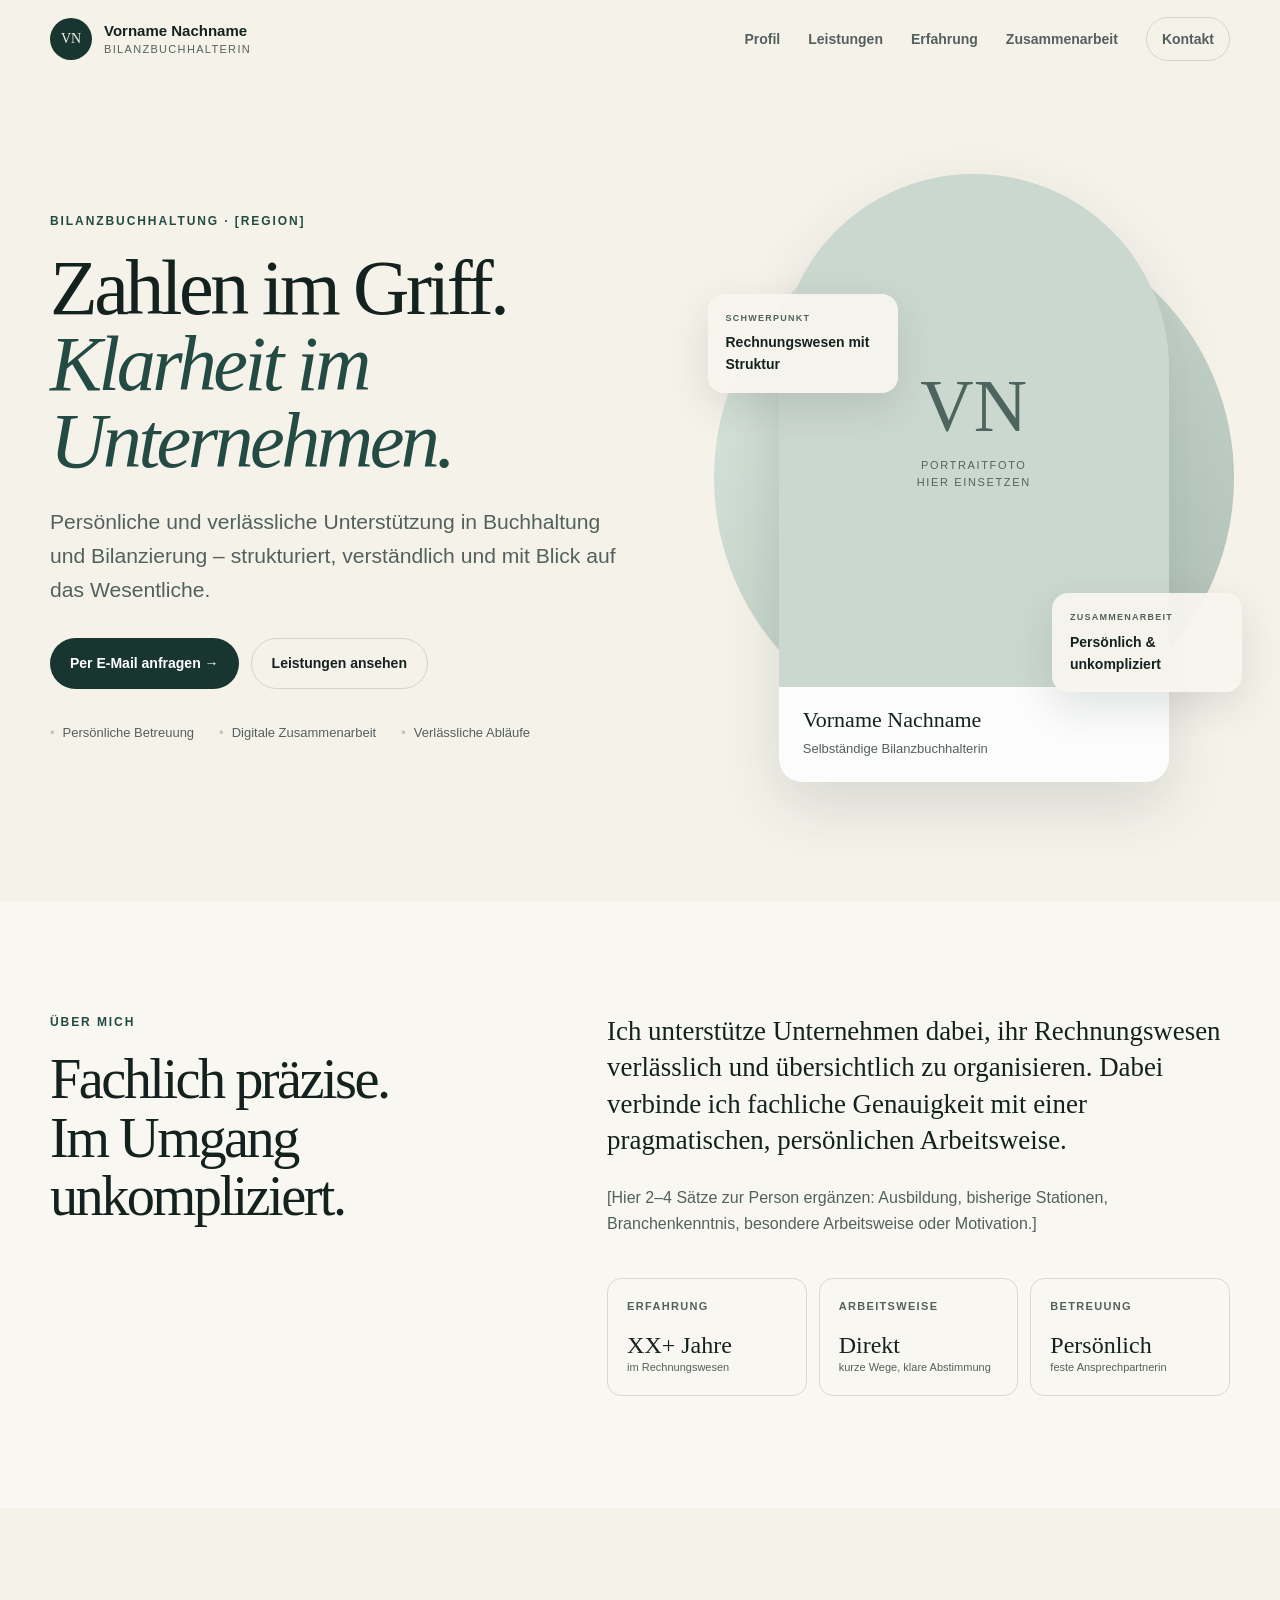
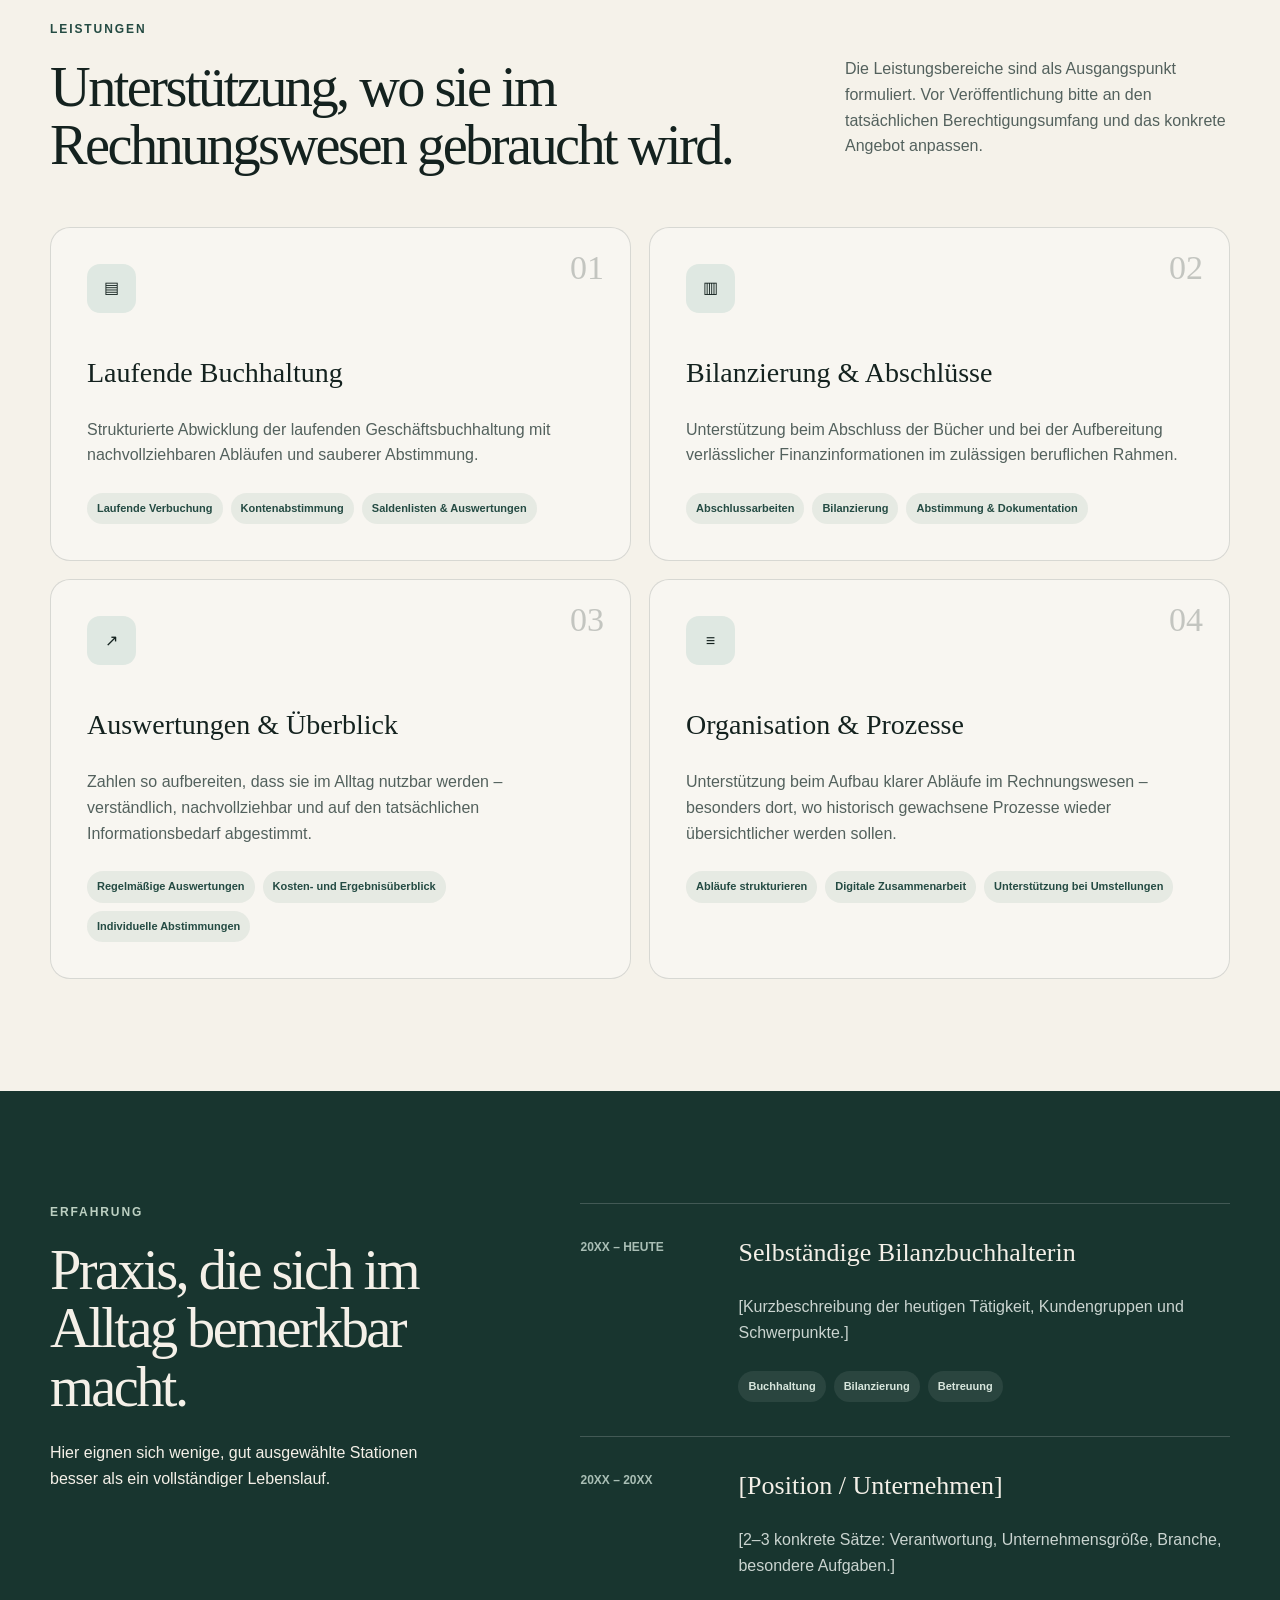
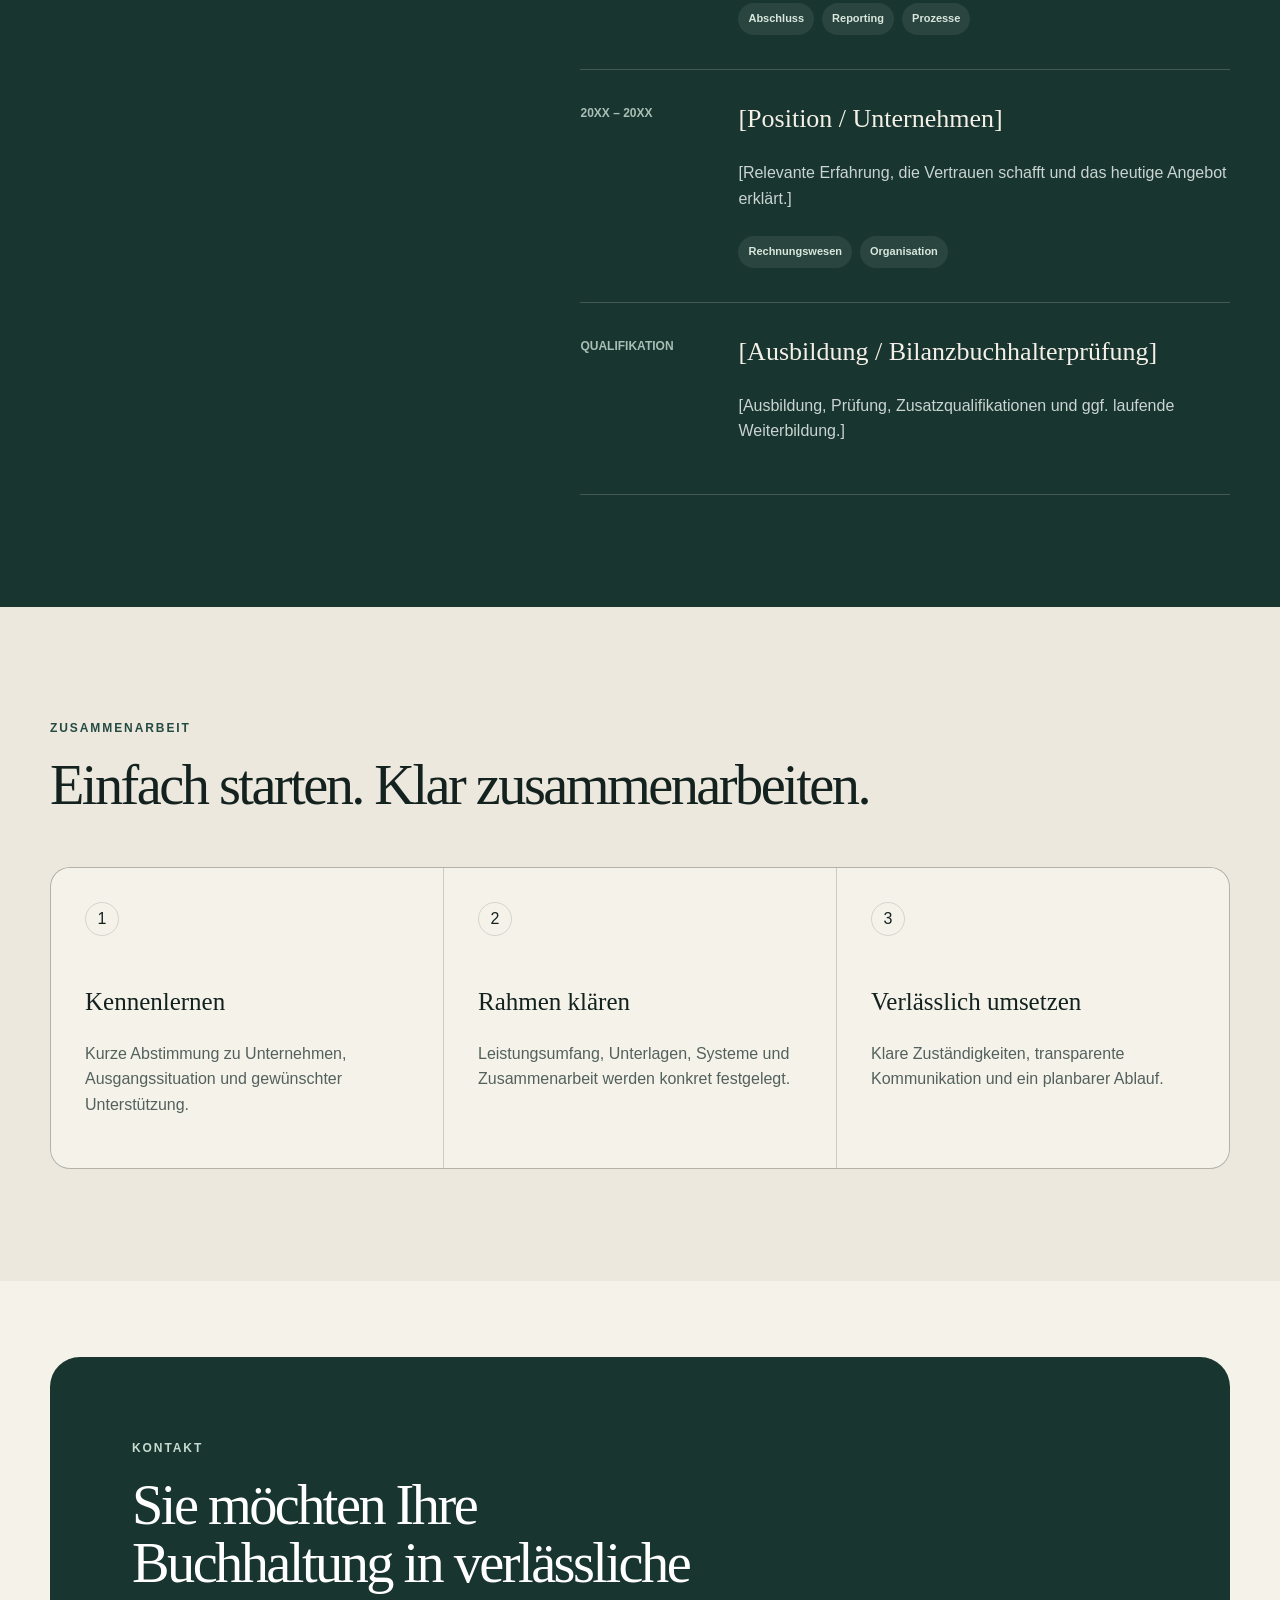
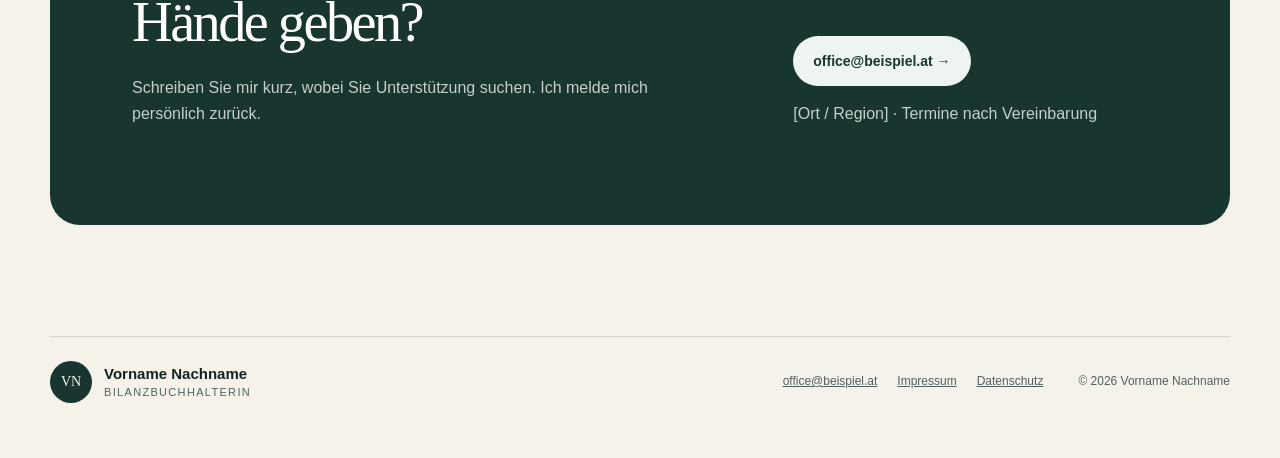
==== index.html @ 6acd0f18 "Add website pages" ====
<!doctype html>
<html lang="de"><head><meta charset="utf-8"><meta name="viewport" content="width=device-width,initial-scale=1">
<title>Vorname Nachname | Bilanzbuchhalterin</title><meta name="description" content="Bilanzbuchhaltung mit persönlicher Betreuung, klaren Abläufen und verlässlicher Zusammenarbeit."><meta name="theme-color" content="#18352f">
<link rel="icon" href="favicon.svg" type="image/svg+xml"><link rel="stylesheet" href="styles.css"><script src="script.js" defer></script></head>
<body><a class="skip-link" href="#main">Zum Inhalt springen</a>
<header class="site-header" id="top"><div class="shell nav-wrap"><a class="brand" href="#top"><span class="brand-mark">VN</span><span class="brand-text"><strong>Vorname Nachname</strong><small>Bilanzbuchhalterin</small></span></a>
<button class="menu-toggle" type="button" aria-expanded="false" aria-controls="main-nav"><span class="sr-only">Navigation öffnen</span><span></span><span></span></button>
<nav class="main-nav" id="main-nav"><a href="#profil">Profil</a><a href="#leistungen">Leistungen</a><a href="#erfahrung">Erfahrung</a><a href="#zusammenarbeit">Zusammenarbeit</a><a class="nav-cta" href="#kontakt">Kontakt</a></nav></div></header>
<main id="main">
<section class="hero section"><div class="shell hero-grid"><div class="hero-copy reveal"><p class="eyebrow">Bilanzbuchhaltung · [Region]</p><h1>Zahlen im Griff.<br><span>Klarheit im Unternehmen.</span></h1><p class="hero-lead">Persönliche und verlässliche Unterstützung in Buchhaltung und Bilanzierung – strukturiert, verständlich und mit Blick auf das Wesentliche.</p><div class="hero-actions"><a class="button button-primary" href="mailto:office@beispiel.at?subject=Anfrage%20über%20die%20Website">Per E-Mail anfragen →</a><a class="button button-ghost" href="#leistungen">Leistungen ansehen</a></div><ul class="trust-list"><li>Persönliche Betreuung</li><li>Digitale Zusammenarbeit</li><li>Verlässliche Abläufe</li></ul></div>
<div class="hero-visual reveal"><div class="portrait-card"><div class="portrait-placeholder"><span>VN</span><small>Portraitfoto<br>hier einsetzen</small></div><div class="portrait-caption"><p>Vorname Nachname</p><span>Selbständige Bilanzbuchhalterin</span></div></div><div class="floating-note note-one"><span class="note-kicker">Schwerpunkt</span><strong>Rechnungswesen mit Struktur</strong></div><div class="floating-note note-two"><span class="note-kicker">Zusammenarbeit</span><strong>Persönlich &amp; unkompliziert</strong></div></div></div></section>
<section class="section profile-section" id="profil"><div class="shell two-column"><div class="section-heading reveal"><p class="eyebrow">Über mich</p><h2>Fachlich präzise.<br>Im Umgang unkompliziert.</h2></div><div class="profile-copy reveal"><p class="lead">Ich unterstütze Unternehmen dabei, ihr Rechnungswesen verlässlich und übersichtlich zu organisieren. Dabei verbinde ich fachliche Genauigkeit mit einer pragmatischen, persönlichen Arbeitsweise.</p><p>[Hier 2–4 Sätze zur Person ergänzen: Ausbildung, bisherige Stationen, Branchenkenntnis, besondere Arbeitsweise oder Motivation.]</p><div class="facts-grid"><div class="fact"><span>Erfahrung</span><strong>XX+ Jahre</strong><small>im Rechnungswesen</small></div><div class="fact"><span>Arbeitsweise</span><strong>Direkt</strong><small>kurze Wege, klare Abstimmung</small></div><div class="fact"><span>Betreuung</span><strong>Persönlich</strong><small>feste Ansprechpartnerin</small></div></div></div></div></section>
<section class="section services-section" id="leistungen"><div class="shell"><div class="section-intro reveal"><div><p class="eyebrow">Leistungen</p><h2>Unterstützung, wo sie im Rechnungswesen gebraucht wird.</h2></div><p>Die Leistungsbereiche sind als Ausgangspunkt formuliert. Vor Veröffentlichung bitte an den tatsächlichen Berechtigungsumfang und das konkrete Angebot anpassen.</p></div><div class="services-grid">
<article class="service-card reveal"><div class="service-number">01</div><div class="service-icon">▤</div><h3>Laufende Buchhaltung</h3><p>Strukturierte Abwicklung der laufenden Geschäftsbuchhaltung mit nachvollziehbaren Abläufen und sauberer Abstimmung.</p><ul><li>Laufende Verbuchung</li><li>Kontenabstimmung</li><li>Saldenlisten &amp; Auswertungen</li></ul></article>
<article class="service-card reveal"><div class="service-number">02</div><div class="service-icon">▥</div><h3>Bilanzierung &amp; Abschlüsse</h3><p>Unterstützung beim Abschluss der Bücher und bei der Aufbereitung verlässlicher Finanzinformationen im zulässigen beruflichen Rahmen.</p><ul><li>Abschlussarbeiten</li><li>Bilanzierung</li><li>Abstimmung &amp; Dokumentation</li></ul></article>
<article class="service-card reveal"><div class="service-number">03</div><div class="service-icon">↗</div><h3>Auswertungen &amp; Überblick</h3><p>Zahlen so aufbereiten, dass sie im Alltag nutzbar werden – verständlich, nachvollziehbar und auf den tatsächlichen Informationsbedarf abgestimmt.</p><ul><li>Regelmäßige Auswertungen</li><li>Kosten- und Ergebnisüberblick</li><li>Individuelle Abstimmungen</li></ul></article>
<article class="service-card reveal"><div class="service-number">04</div><div class="service-icon">≡</div><h3>Organisation &amp; Prozesse</h3><p>Unterstützung beim Aufbau klarer Abläufe im Rechnungswesen – besonders dort, wo historisch gewachsene Prozesse wieder übersichtlicher werden sollen.</p><ul><li>Abläufe strukturieren</li><li>Digitale Zusammenarbeit</li><li>Unterstützung bei Umstellungen</li></ul></article></div></div></section>
<section class="section experience-section" id="erfahrung"><div class="shell experience-grid"><div class="section-heading sticky-heading reveal"><p class="eyebrow">Erfahrung</p><h2>Praxis, die sich im Alltag bemerkbar macht.</h2><p>Hier eignen sich wenige, gut ausgewählte Stationen besser als ein vollständiger Lebenslauf.</p></div><div class="timeline">
<article class="timeline-item reveal"><div class="timeline-meta">20XX – heute</div><div class="timeline-body"><h3>Selbständige Bilanzbuchhalterin</h3><p>[Kurzbeschreibung der heutigen Tätigkeit, Kundengruppen und Schwerpunkte.]</p><div class="tag-row"><span>Buchhaltung</span><span>Bilanzierung</span><span>Betreuung</span></div></div></article>
<article class="timeline-item reveal"><div class="timeline-meta">20XX – 20XX</div><div class="timeline-body"><h3>[Position / Unternehmen]</h3><p>[2–3 konkrete Sätze: Verantwortung, Unternehmensgröße, Branche, besondere Aufgaben.]</p><div class="tag-row"><span>Abschluss</span><span>Reporting</span><span>Prozesse</span></div></div></article>
<article class="timeline-item reveal"><div class="timeline-meta">20XX – 20XX</div><div class="timeline-body"><h3>[Position / Unternehmen]</h3><p>[Relevante Erfahrung, die Vertrauen schafft und das heutige Angebot erklärt.]</p><div class="tag-row"><span>Rechnungswesen</span><span>Organisation</span></div></div></article>
<article class="timeline-item reveal"><div class="timeline-meta">Qualifikation</div><div class="timeline-body"><h3>[Ausbildung / Bilanzbuchhalterprüfung]</h3><p>[Ausbildung, Prüfung, Zusatzqualifikationen und ggf. laufende Weiterbildung.]</p></div></article></div></div></section>
<section class="section process-section" id="zusammenarbeit"><div class="shell"><div class="section-intro compact reveal"><div><p class="eyebrow">Zusammenarbeit</p><h2>Einfach starten. Klar zusammenarbeiten.</h2></div></div><div class="process-grid"><article class="process-step reveal"><span>1</span><h3>Kennenlernen</h3><p>Kurze Abstimmung zu Unternehmen, Ausgangssituation und gewünschter Unterstützung.</p></article><article class="process-step reveal"><span>2</span><h3>Rahmen klären</h3><p>Leistungsumfang, Unterlagen, Systeme und Zusammenarbeit werden konkret festgelegt.</p></article><article class="process-step reveal"><span>3</span><h3>Verlässlich umsetzen</h3><p>Klare Zuständigkeiten, transparente Kommunikation und ein planbarer Ablauf.</p></article></div></div></section>
<section class="section contact-section" id="kontakt"><div class="shell"><div class="contact-card reveal"><div><p class="eyebrow light">Kontakt</p><h2>Sie möchten Ihre Buchhaltung in verlässliche Hände geben?</h2><p>Schreiben Sie mir kurz, wobei Sie Unterstützung suchen. Ich melde mich persönlich zurück.</p></div><div class="contact-actions"><a class="button button-light" href="mailto:office@beispiel.at?subject=Anfrage%20über%20die%20Website">office@beispiel.at →</a><p>[Ort / Region] · Termine nach Vereinbarung</p></div></div></div></section>
</main><footer class="site-footer"><div class="shell footer-grid"><a class="brand footer-brand" href="#top"><span class="brand-mark">VN</span><span class="brand-text"><strong>Vorname Nachname</strong><small>Bilanzbuchhalterin</small></span></a><div class="footer-links"><a href="mailto:office@beispiel.at">office@beispiel.at</a><a href="impressum.html">Impressum</a><a href="datenschutz.html">Datenschutz</a></div><p class="copyright">© <span id="year"></span> Vorname Nachname</p></div></footer></body></html>
---- styles.css ----
:root{--ink:#14221f;--soft:#53615d;--forest:#18352f;--forest2:#244b43;--sage:#b7c8bd;--paper:#f5f2ea;--paper2:#ece8de;--line:rgba(20,34,31,.14);--shell:min(1180px,calc(100% - 40px))}
*{box-sizing:border-box}html{scroll-behavior:smooth;scroll-padding-top:92px}body{margin:0;font-family:Inter,ui-sans-serif,-apple-system,BlinkMacSystemFont,"Segoe UI",sans-serif;color:var(--ink);background:var(--paper);line-height:1.6;-webkit-font-smoothing:antialiased}a{color:inherit}.shell{width:var(--shell);margin:auto}.section{padding:112px 0}.skip-link{position:fixed;top:12px;left:12px;transform:translateY(-180%);background:var(--ink);color:#fff;padding:10px 14px;border-radius:8px;z-index:1000}.skip-link:focus{transform:none}.sr-only{position:absolute;width:1px;height:1px;overflow:hidden;clip:rect(0,0,0,0);white-space:nowrap}
.site-header{position:sticky;top:0;z-index:100;background:rgba(245,242,234,.92);backdrop-filter:blur(14px);border-bottom:1px solid transparent}.site-header.scrolled{border-color:var(--line);box-shadow:0 8px 35px rgba(20,34,31,.06)}.nav-wrap{min-height:78px;display:flex;align-items:center;justify-content:space-between;gap:24px}.brand{display:inline-flex;align-items:center;gap:12px;text-decoration:none}.brand-mark{width:42px;height:42px;display:grid;place-items:center;background:var(--forest);color:var(--paper);border-radius:50%;font:14px Georgia,serif}.brand-text{display:grid;line-height:1.15}.brand-text strong{font-size:15px}.brand-text small{margin-top:4px;color:var(--soft);font-size:11px;text-transform:uppercase;letter-spacing:.12em}.main-nav{display:flex;align-items:center;gap:28px}.main-nav a{text-decoration:none;font-size:14px;font-weight:650;color:var(--soft)}.main-nav a:hover{color:var(--ink)}.main-nav .nav-cta{padding:10px 15px;border:1px solid var(--line);border-radius:999px}.menu-toggle{display:none;width:44px;height:44px;border:0;background:transparent}.menu-toggle>span:not(.sr-only){display:block;width:22px;height:1.5px;background:var(--ink);margin:6px auto}
.eyebrow{margin:0 0 18px;color:var(--forest2);font-size:12px;font-weight:800;letter-spacing:.16em;text-transform:uppercase}.eyebrow.light{color:#c9dbd0}h1,h2{font-family:Georgia,"Times New Roman",serif;font-weight:500;letter-spacing:-.045em}h1,h2,h3,p{margin-top:0}h1{margin-bottom:26px;font-size:clamp(50px,6.1vw,86px);line-height:.98}h1 span{color:var(--forest2);font-style:italic}h2{margin-bottom:24px;font-size:clamp(39px,4.4vw,62px);line-height:1.04}h3{font-size:20px;line-height:1.25}
.hero{padding-top:88px;min-height:calc(100vh - 78px);display:grid;align-items:center;overflow:hidden}.hero-grid{display:grid;grid-template-columns:1.06fr .94fr;gap:7vw;align-items:center}.hero-lead{max-width:640px;margin-bottom:32px;color:var(--soft);font-size:clamp(18px,1.65vw,22px)}.hero-actions{display:flex;flex-wrap:wrap;gap:12px;margin-bottom:34px}.button{min-height:50px;display:inline-flex;align-items:center;justify-content:center;gap:11px;padding:13px 20px;border-radius:999px;text-decoration:none;font-size:14px;font-weight:750;transition:.2s}.button:hover{transform:translateY(-2px)}.button svg{width:17px;height:17px;fill:none;stroke:currentColor;stroke-width:1.8}.button-primary{color:#fff;background:var(--forest)}.button-ghost{border:1px solid var(--line)}.button-light{color:var(--forest);background:#eef4ef}.trust-list{display:flex;flex-wrap:wrap;gap:12px 25px;padding:0;margin:0;list-style:none;color:var(--soft);font-size:13px}.trust-list li:before{content:"•";margin-right:8px;color:var(--sage)}
.hero-visual{position:relative;min-height:590px;display:grid;place-items:center}.hero-visual:before{content:"";position:absolute;width:520px;height:520px;border-radius:50%;background:linear-gradient(135deg,#dce8df,#aebfb5)}.portrait-card{position:relative;width:min(390px,78%);z-index:2;border-radius:220px 220px 26px 26px;overflow:hidden;box-shadow:0 24px 60px rgba(19,44,38,.13);background:#d7dfda}.portrait-placeholder{aspect-ratio:.76;display:grid;place-content:center;text-align:center;background:#cbd8d0;color:rgba(24,53,47,.7)}.portrait-placeholder span{display:block;margin-bottom:14px;font:500 74px/1 Georgia,serif}.portrait-placeholder small{font-size:11px;text-transform:uppercase;letter-spacing:.15em}.portrait-caption{padding:20px 24px 22px;background:rgba(255,255,255,.9)}.portrait-caption p{margin-bottom:2px;font:22px Georgia,serif}.portrait-caption span{color:var(--soft);font-size:13px}.floating-note{position:absolute;z-index:3;width:190px;padding:17px 18px;background:rgba(247,245,239,.94);border-radius:16px;box-shadow:0 14px 40px rgba(26,45,40,.12)}.floating-note strong{display:block;font-size:14px}.note-kicker{display:block;margin-bottom:6px;color:var(--soft);font-size:9px;font-weight:800;text-transform:uppercase;letter-spacing:.14em}.note-one{left:-10px;top:120px}.note-two{right:-12px;bottom:90px}
.profile-section{background:rgba(255,255,255,.34)}.two-column{display:grid;grid-template-columns:.83fr 1.17fr;gap:9vw;align-items:start}.profile-copy .lead{font:clamp(23px,2.1vw,31px)/1.35 Georgia,serif}.profile-copy>p:not(.lead){color:var(--soft)}.facts-grid{display:grid;grid-template-columns:repeat(3,1fr);gap:12px;margin-top:42px}.fact{padding:19px;border:1px solid var(--line);border-radius:14px}.fact span,.fact small{display:block;color:var(--soft);font-size:11px}.fact span{margin-bottom:16px;text-transform:uppercase;letter-spacing:.12em;font-weight:800}.fact strong{display:block;font:24px Georgia,serif}
.section-intro{display:grid;grid-template-columns:1.3fr .7fr;gap:80px;align-items:end;margin-bottom:52px}.section-intro>p{color:var(--soft)}.section-intro h2{margin-bottom:0}.services-grid{display:grid;grid-template-columns:repeat(2,1fr);gap:18px}.service-card{position:relative;padding:36px;border:1px solid var(--line);border-radius:20px;background:rgba(255,255,255,.34)}.service-number{position:absolute;right:26px;top:21px;color:rgba(20,34,31,.23);font:34px Georgia,serif}.service-icon{width:49px;height:49px;display:grid;place-items:center;margin-bottom:44px;border-radius:13px;background:#dfe8e2}.service-icon svg{width:25px;height:25px;fill:none;stroke:var(--forest);stroke-width:1.4}.service-card h3{font:28px Georgia,serif}.service-card p{color:var(--soft)}.service-card ul,.tag-row{display:flex;flex-wrap:wrap;gap:8px;padding:0;margin:25px 0 0;list-style:none}.service-card li,.tag-row span{padding:7px 10px;border-radius:999px;background:rgba(183,200,189,.28);color:var(--forest2);font-size:11px;font-weight:750}
.experience-section{color:#f4f0e8;background:var(--forest)}.experience-section .eyebrow{color:#bcd0c2}.experience-grid{display:grid;grid-template-columns:.78fr 1.22fr;gap:9vw;align-items:start}.sticky-heading{position:sticky;top:125px}.timeline{border-top:1px solid rgba(255,255,255,.18)}.timeline-item{display:grid;grid-template-columns:130px 1fr;gap:28px;padding:34px 0;border-bottom:1px solid rgba(255,255,255,.18)}.timeline-meta{color:#a9beb5;font-size:12px;font-weight:750;text-transform:uppercase}.timeline-body h3{font:26px Georgia,serif}.timeline-body p{color:#cad4d0}.experience-section .tag-row span{color:#d8e6dd;background:rgba(255,255,255,.08)}
.process-section{background:var(--paper2)}.section-intro.compact{grid-template-columns:1fr}.process-grid{display:grid;grid-template-columns:repeat(3,1fr);gap:1px;background:var(--line);border:1px solid var(--line);border-radius:20px;overflow:hidden}.process-step{padding:34px;background:var(--paper)}.process-step>span{display:grid;place-items:center;width:34px;height:34px;margin-bottom:52px;border:1px solid var(--line);border-radius:50%}.process-step h3{font:25px Georgia,serif}.process-step p{color:var(--soft)}
.contact-section{padding:76px 0}.contact-card{display:grid;grid-template-columns:1.25fr .75fr;gap:70px;align-items:end;padding:clamp(40px,7vw,82px);border-radius:30px;color:#fff;background:var(--forest)}.contact-card>div:first-child>p:last-child,.contact-actions p{color:#c4d0cb}.contact-actions{display:grid;justify-items:start;gap:15px}.site-footer{padding:35px 0 55px}.footer-grid{display:grid;grid-template-columns:1fr auto auto;gap:35px;align-items:center;padding-top:24px;border-top:1px solid var(--line)}.footer-links{display:flex;gap:20px}.footer-links a,.copyright{color:var(--soft);font-size:12px}.copyright{margin:0}
.legal-main{min-height:70vh;padding:90px 0 120px}.legal-wrap{max-width:800px}.legal-wrap h2{margin-top:46px;font-size:30px}.legal-wrap p,.legal-wrap li{color:var(--soft)}.legal-note{margin:30px 0;padding:18px 20px;border:1px solid #c9b982;border-radius:12px;background:#fff8df;color:#564a25!important}.reveal{opacity:0;transform:translateY(20px);transition:.65s}.reveal.visible{opacity:1;transform:none}
@media(max-width:900px){:root{--shell:min(100% - 30px,760px)}.section{padding:88px 0}.menu-toggle{display:block}.main-nav{position:absolute;top:69px;left:15px;right:15px;display:grid;gap:0;padding:10px;border:1px solid var(--line);border-radius:16px;background:#f7f4ed;box-shadow:0 24px 60px rgba(19,44,38,.13);opacity:0;visibility:hidden}.main-nav.open{opacity:1;visibility:visible}.main-nav a,.main-nav .nav-cta{padding:13px 12px;border:0}.hero-grid,.two-column,.experience-grid,.contact-card{grid-template-columns:1fr}.hero{min-height:auto}.hero-visual{min-height:520px}.section-intro{grid-template-columns:1fr;gap:18px}.services-grid{grid-template-columns:1fr}.sticky-heading{position:static}.footer-grid{grid-template-columns:1fr}}
@media(max-width:650px){:root{--shell:min(100% - 24px,570px)}.section{padding:72px 0}h1{font-size:clamp(44px,14vw,64px)}.hero-actions{display:grid}.button{width:100%}.facts-grid,.process-grid{grid-template-columns:1fr}.hero-visual{min-height:455px}.hero-visual:before{width:390px;height:390px}.floating-note{width:155px}.timeline-item{grid-template-columns:1fr;gap:10px}.contact-card{padding:34px 24px}.footer-links{flex-wrap:wrap}}
@media(prefers-reduced-motion:reduce){html{scroll-behavior:auto}.reveal{opacity:1;transform:none}}
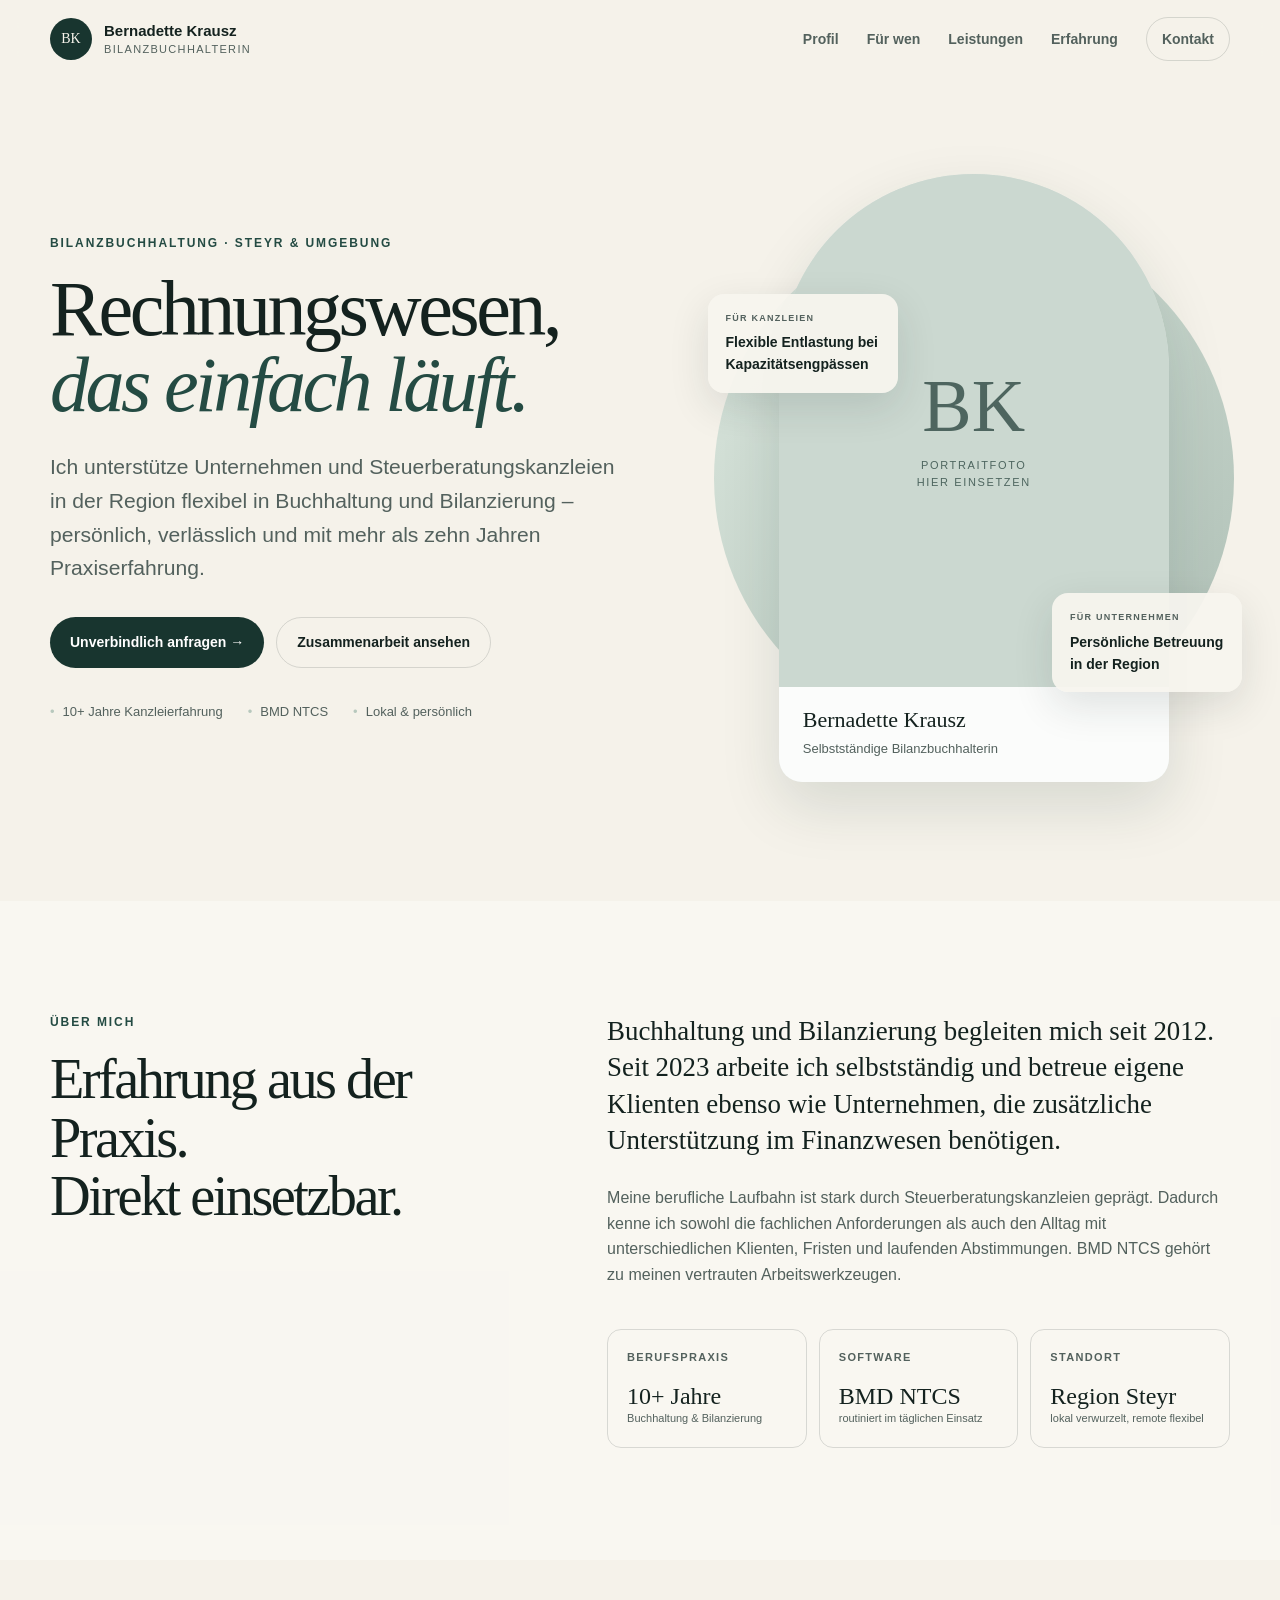
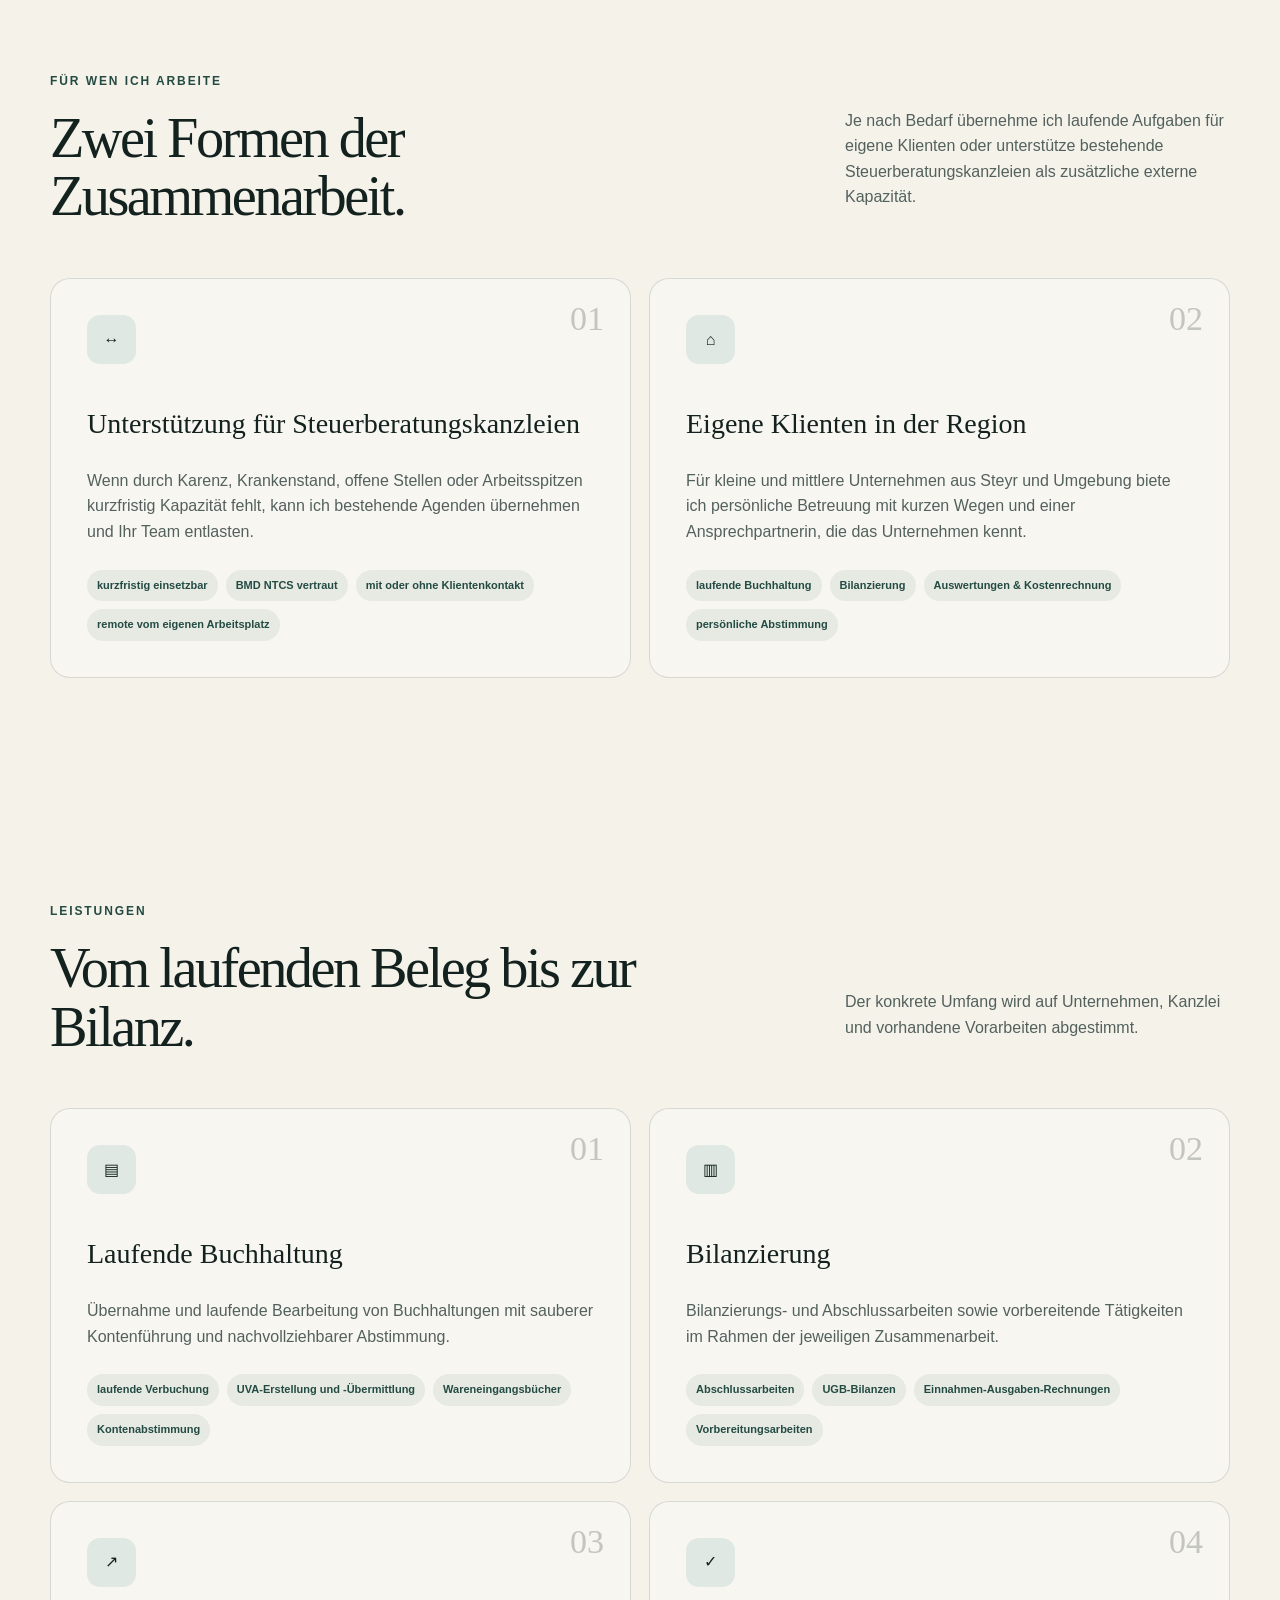
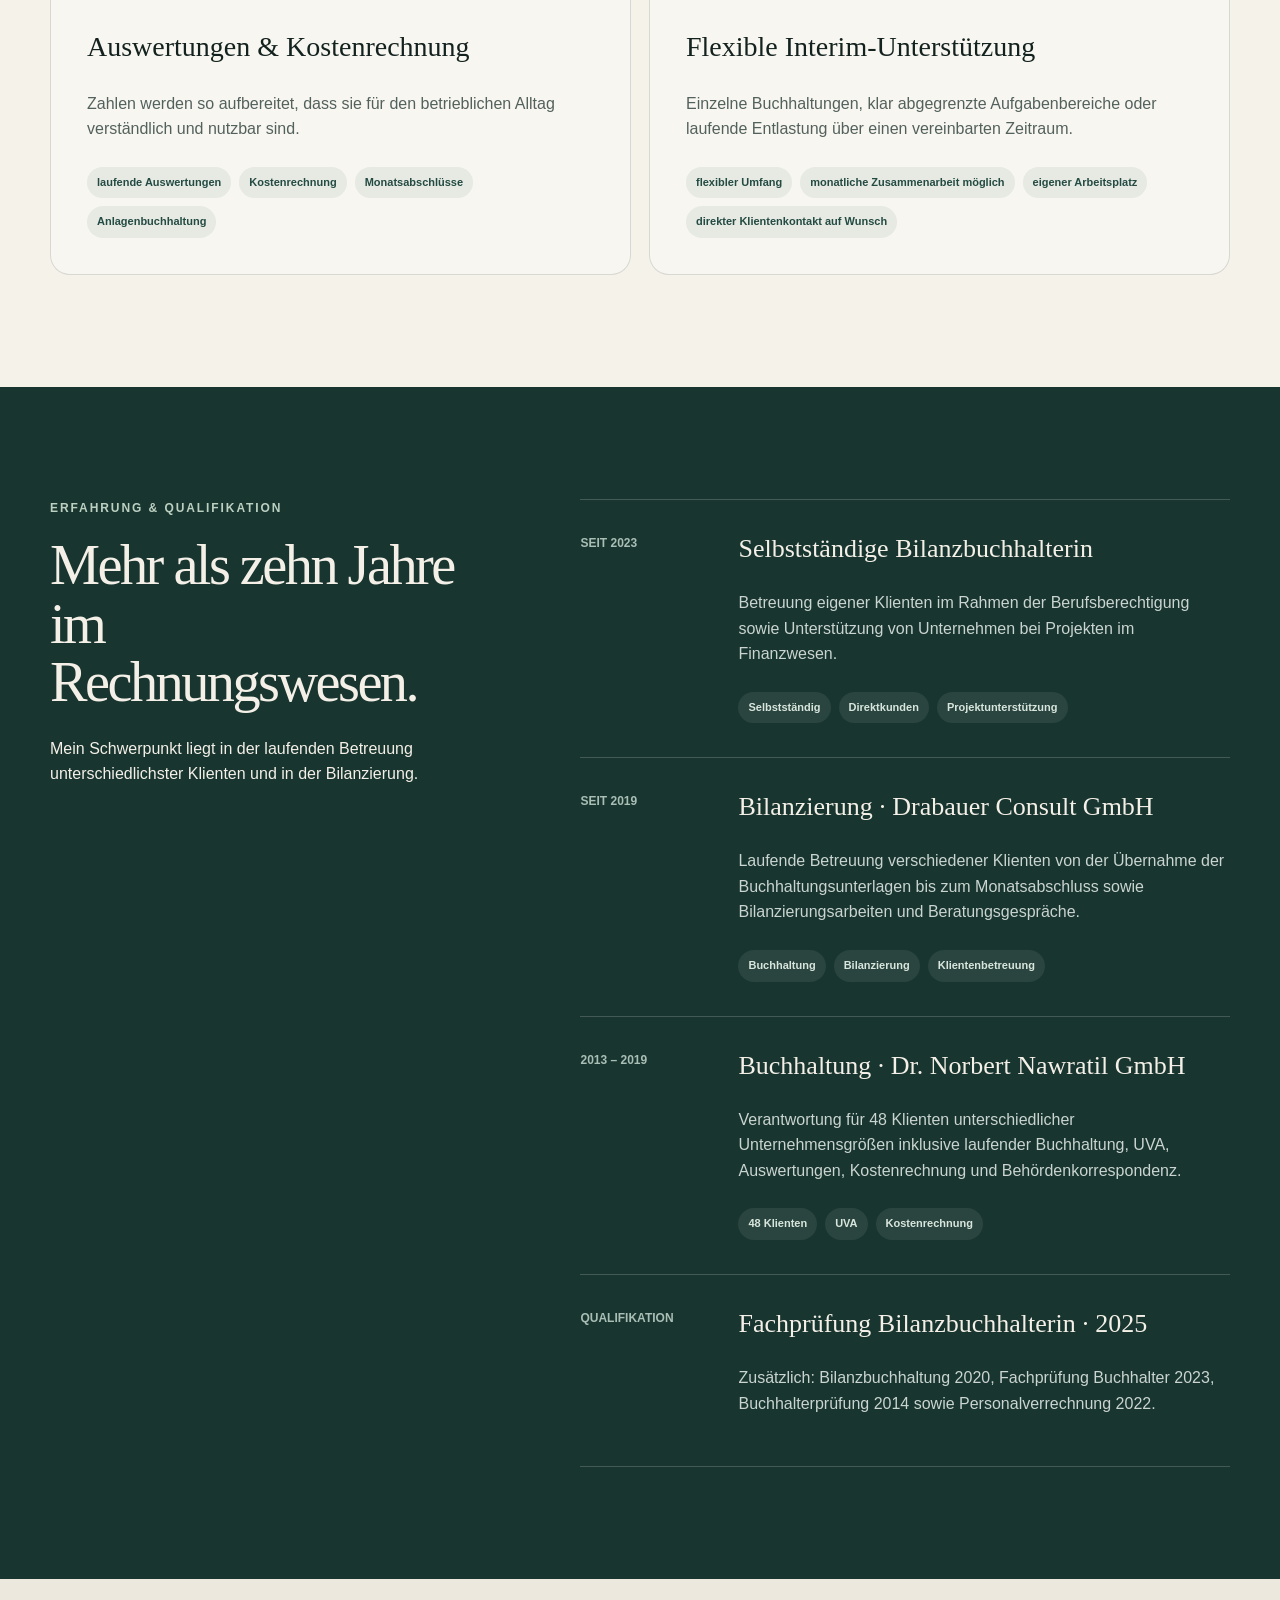
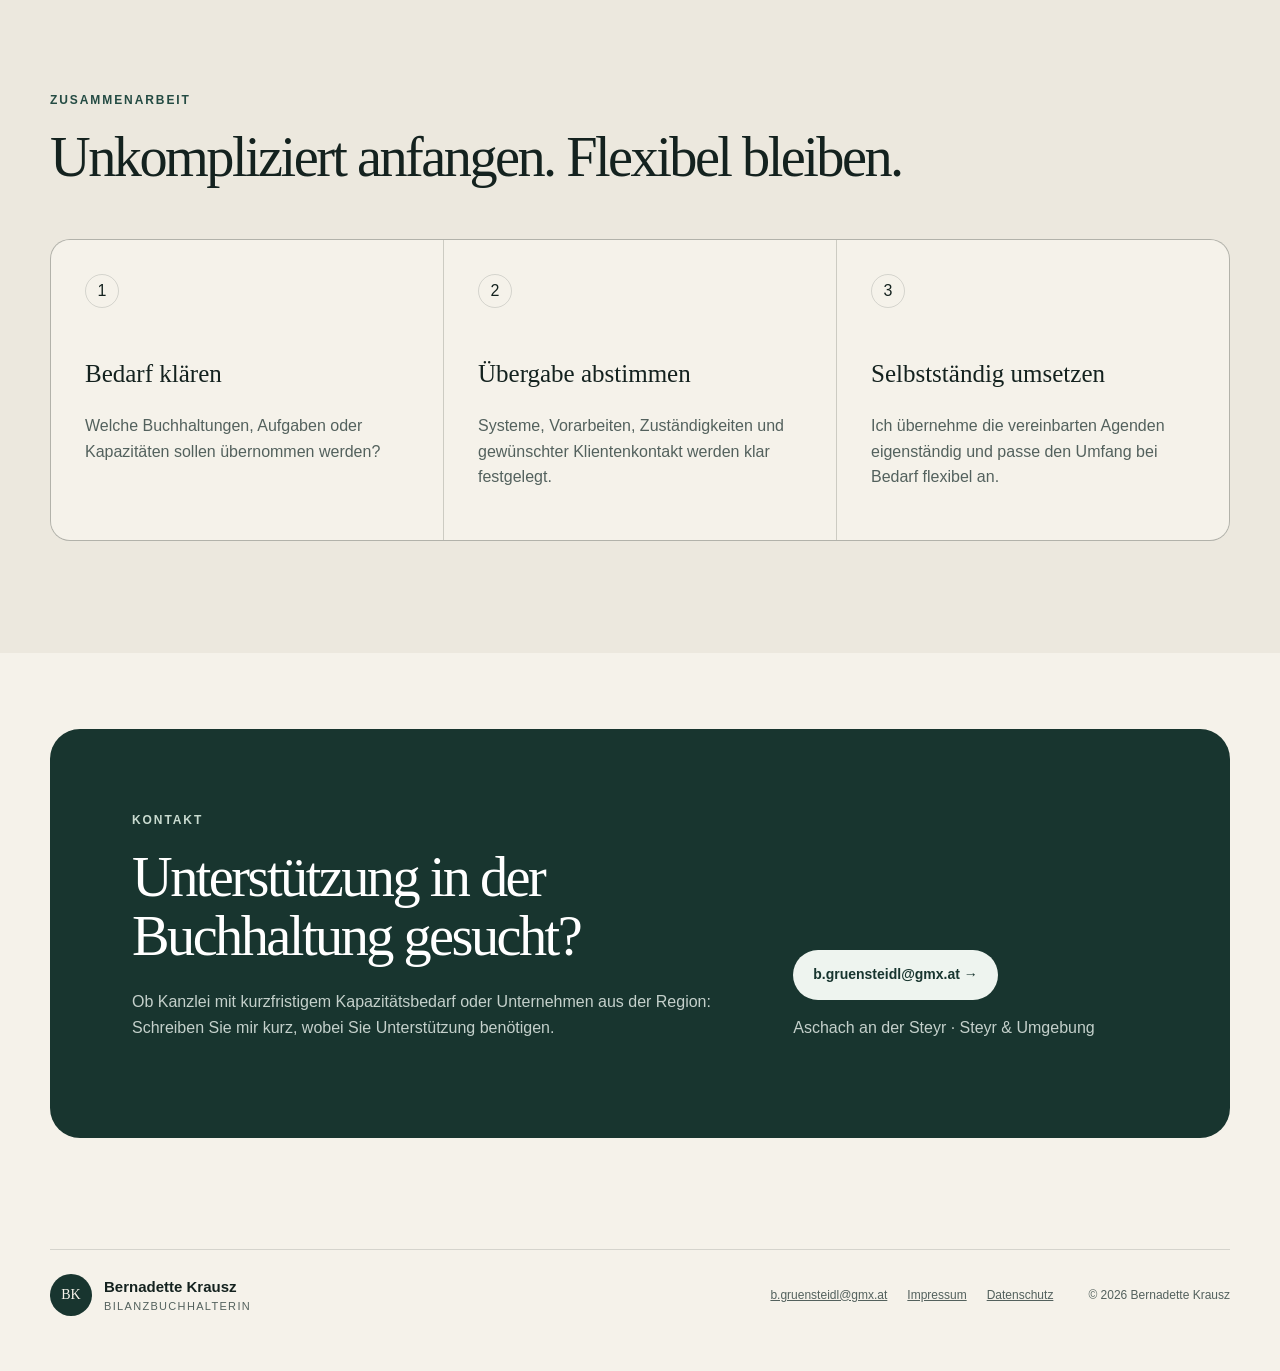
==== commit db816000: "Use Bernadette Krausz CV and target positioning" ====
--- a/index.html
+++ b/index.html
@@ -1,25 +1,158 @@
 <!doctype html>
-<html lang="de"><head><meta charset="utf-8"><meta name="viewport" content="width=device-width,initial-scale=1">
-<title>Vorname Nachname | Bilanzbuchhalterin</title><meta name="description" content="Bilanzbuchhaltung mit persönlicher Betreuung, klaren Abläufen und verlässlicher Zusammenarbeit."><meta name="theme-color" content="#18352f">
-<link rel="icon" href="favicon.svg" type="image/svg+xml"><link rel="stylesheet" href="styles.css"><script src="script.js" defer></script></head>
-<body><a class="skip-link" href="#main">Zum Inhalt springen</a>
-<header class="site-header" id="top"><div class="shell nav-wrap"><a class="brand" href="#top"><span class="brand-mark">VN</span><span class="brand-text"><strong>Vorname Nachname</strong><small>Bilanzbuchhalterin</small></span></a>
-<button class="menu-toggle" type="button" aria-expanded="false" aria-controls="main-nav"><span class="sr-only">Navigation öffnen</span><span></span><span></span></button>
-<nav class="main-nav" id="main-nav"><a href="#profil">Profil</a><a href="#leistungen">Leistungen</a><a href="#erfahrung">Erfahrung</a><a href="#zusammenarbeit">Zusammenarbeit</a><a class="nav-cta" href="#kontakt">Kontakt</a></nav></div></header>
+<html lang="de">
+<head>
+  <meta charset="utf-8">
+  <meta name="viewport" content="width=device-width,initial-scale=1">
+  <title>Bernadette Krausz | Bilanzbuchhalterin in der Region Steyr</title>
+  <meta name="description" content="Selbstständige Bilanzbuchhalterin in der Region Steyr: Buchhaltung, Bilanzierung und flexible Unterstützung für Unternehmen und Steuerberatungskanzleien.">
+  <meta name="theme-color" content="#18352f">
+  <link rel="icon" href="favicon.svg" type="image/svg+xml">
+  <link rel="stylesheet" href="styles.css">
+  <script src="script.js" defer></script>
+</head>
+<body>
+<a class="skip-link" href="#main">Zum Inhalt springen</a>
+
+<header class="site-header" id="top">
+  <div class="shell nav-wrap">
+    <a class="brand" href="#top">
+      <span class="brand-mark">BK</span>
+      <span class="brand-text"><strong>Bernadette Krausz</strong><small>Bilanzbuchhalterin</small></span>
+    </a>
+    <button class="menu-toggle" type="button" aria-expanded="false" aria-controls="main-nav">
+      <span class="sr-only">Navigation öffnen</span><span></span><span></span>
+    </button>
+    <nav class="main-nav" id="main-nav">
+      <a href="#profil">Profil</a>
+      <a href="#fuer-wen">Für wen</a>
+      <a href="#leistungen">Leistungen</a>
+      <a href="#erfahrung">Erfahrung</a>
+      <a class="nav-cta" href="#kontakt">Kontakt</a>
+    </nav>
+  </div>
+</header>
+
 <main id="main">
-<section class="hero section"><div class="shell hero-grid"><div class="hero-copy reveal"><p class="eyebrow">Bilanzbuchhaltung · [Region]</p><h1>Zahlen im Griff.<br><span>Klarheit im Unternehmen.</span></h1><p class="hero-lead">Persönliche und verlässliche Unterstützung in Buchhaltung und Bilanzierung – strukturiert, verständlich und mit Blick auf das Wesentliche.</p><div class="hero-actions"><a class="button button-primary" href="mailto:office@beispiel.at?subject=Anfrage%20über%20die%20Website">Per E-Mail anfragen →</a><a class="button button-ghost" href="#leistungen">Leistungen ansehen</a></div><ul class="trust-list"><li>Persönliche Betreuung</li><li>Digitale Zusammenarbeit</li><li>Verlässliche Abläufe</li></ul></div>
-<div class="hero-visual reveal"><div class="portrait-card"><div class="portrait-placeholder"><span>VN</span><small>Portraitfoto<br>hier einsetzen</small></div><div class="portrait-caption"><p>Vorname Nachname</p><span>Selbständige Bilanzbuchhalterin</span></div></div><div class="floating-note note-one"><span class="note-kicker">Schwerpunkt</span><strong>Rechnungswesen mit Struktur</strong></div><div class="floating-note note-two"><span class="note-kicker">Zusammenarbeit</span><strong>Persönlich &amp; unkompliziert</strong></div></div></div></section>
-<section class="section profile-section" id="profil"><div class="shell two-column"><div class="section-heading reveal"><p class="eyebrow">Über mich</p><h2>Fachlich präzise.<br>Im Umgang unkompliziert.</h2></div><div class="profile-copy reveal"><p class="lead">Ich unterstütze Unternehmen dabei, ihr Rechnungswesen verlässlich und übersichtlich zu organisieren. Dabei verbinde ich fachliche Genauigkeit mit einer pragmatischen, persönlichen Arbeitsweise.</p><p>[Hier 2–4 Sätze zur Person ergänzen: Ausbildung, bisherige Stationen, Branchenkenntnis, besondere Arbeitsweise oder Motivation.]</p><div class="facts-grid"><div class="fact"><span>Erfahrung</span><strong>XX+ Jahre</strong><small>im Rechnungswesen</small></div><div class="fact"><span>Arbeitsweise</span><strong>Direkt</strong><small>kurze Wege, klare Abstimmung</small></div><div class="fact"><span>Betreuung</span><strong>Persönlich</strong><small>feste Ansprechpartnerin</small></div></div></div></div></section>
-<section class="section services-section" id="leistungen"><div class="shell"><div class="section-intro reveal"><div><p class="eyebrow">Leistungen</p><h2>Unterstützung, wo sie im Rechnungswesen gebraucht wird.</h2></div><p>Die Leistungsbereiche sind als Ausgangspunkt formuliert. Vor Veröffentlichung bitte an den tatsächlichen Berechtigungsumfang und das konkrete Angebot anpassen.</p></div><div class="services-grid">
-<article class="service-card reveal"><div class="service-number">01</div><div class="service-icon">▤</div><h3>Laufende Buchhaltung</h3><p>Strukturierte Abwicklung der laufenden Geschäftsbuchhaltung mit nachvollziehbaren Abläufen und sauberer Abstimmung.</p><ul><li>Laufende Verbuchung</li><li>Kontenabstimmung</li><li>Saldenlisten &amp; Auswertungen</li></ul></article>
-<article class="service-card reveal"><div class="service-number">02</div><div class="service-icon">▥</div><h3>Bilanzierung &amp; Abschlüsse</h3><p>Unterstützung beim Abschluss der Bücher und bei der Aufbereitung verlässlicher Finanzinformationen im zulässigen beruflichen Rahmen.</p><ul><li>Abschlussarbeiten</li><li>Bilanzierung</li><li>Abstimmung &amp; Dokumentation</li></ul></article>
-<article class="service-card reveal"><div class="service-number">03</div><div class="service-icon">↗</div><h3>Auswertungen &amp; Überblick</h3><p>Zahlen so aufbereiten, dass sie im Alltag nutzbar werden – verständlich, nachvollziehbar und auf den tatsächlichen Informationsbedarf abgestimmt.</p><ul><li>Regelmäßige Auswertungen</li><li>Kosten- und Ergebnisüberblick</li><li>Individuelle Abstimmungen</li></ul></article>
-<article class="service-card reveal"><div class="service-number">04</div><div class="service-icon">≡</div><h3>Organisation &amp; Prozesse</h3><p>Unterstützung beim Aufbau klarer Abläufe im Rechnungswesen – besonders dort, wo historisch gewachsene Prozesse wieder übersichtlicher werden sollen.</p><ul><li>Abläufe strukturieren</li><li>Digitale Zusammenarbeit</li><li>Unterstützung bei Umstellungen</li></ul></article></div></div></section>
-<section class="section experience-section" id="erfahrung"><div class="shell experience-grid"><div class="section-heading sticky-heading reveal"><p class="eyebrow">Erfahrung</p><h2>Praxis, die sich im Alltag bemerkbar macht.</h2><p>Hier eignen sich wenige, gut ausgewählte Stationen besser als ein vollständiger Lebenslauf.</p></div><div class="timeline">
-<article class="timeline-item reveal"><div class="timeline-meta">20XX – heute</div><div class="timeline-body"><h3>Selbständige Bilanzbuchhalterin</h3><p>[Kurzbeschreibung der heutigen Tätigkeit, Kundengruppen und Schwerpunkte.]</p><div class="tag-row"><span>Buchhaltung</span><span>Bilanzierung</span><span>Betreuung</span></div></div></article>
-<article class="timeline-item reveal"><div class="timeline-meta">20XX – 20XX</div><div class="timeline-body"><h3>[Position / Unternehmen]</h3><p>[2–3 konkrete Sätze: Verantwortung, Unternehmensgröße, Branche, besondere Aufgaben.]</p><div class="tag-row"><span>Abschluss</span><span>Reporting</span><span>Prozesse</span></div></div></article>
-<article class="timeline-item reveal"><div class="timeline-meta">20XX – 20XX</div><div class="timeline-body"><h3>[Position / Unternehmen]</h3><p>[Relevante Erfahrung, die Vertrauen schafft und das heutige Angebot erklärt.]</p><div class="tag-row"><span>Rechnungswesen</span><span>Organisation</span></div></div></article>
-<article class="timeline-item reveal"><div class="timeline-meta">Qualifikation</div><div class="timeline-body"><h3>[Ausbildung / Bilanzbuchhalterprüfung]</h3><p>[Ausbildung, Prüfung, Zusatzqualifikationen und ggf. laufende Weiterbildung.]</p></div></article></div></div></section>
-<section class="section process-section" id="zusammenarbeit"><div class="shell"><div class="section-intro compact reveal"><div><p class="eyebrow">Zusammenarbeit</p><h2>Einfach starten. Klar zusammenarbeiten.</h2></div></div><div class="process-grid"><article class="process-step reveal"><span>1</span><h3>Kennenlernen</h3><p>Kurze Abstimmung zu Unternehmen, Ausgangssituation und gewünschter Unterstützung.</p></article><article class="process-step reveal"><span>2</span><h3>Rahmen klären</h3><p>Leistungsumfang, Unterlagen, Systeme und Zusammenarbeit werden konkret festgelegt.</p></article><article class="process-step reveal"><span>3</span><h3>Verlässlich umsetzen</h3><p>Klare Zuständigkeiten, transparente Kommunikation und ein planbarer Ablauf.</p></article></div></div></section>
-<section class="section contact-section" id="kontakt"><div class="shell"><div class="contact-card reveal"><div><p class="eyebrow light">Kontakt</p><h2>Sie möchten Ihre Buchhaltung in verlässliche Hände geben?</h2><p>Schreiben Sie mir kurz, wobei Sie Unterstützung suchen. Ich melde mich persönlich zurück.</p></div><div class="contact-actions"><a class="button button-light" href="mailto:office@beispiel.at?subject=Anfrage%20über%20die%20Website">office@beispiel.at →</a><p>[Ort / Region] · Termine nach Vereinbarung</p></div></div></div></section>
-</main><footer class="site-footer"><div class="shell footer-grid"><a class="brand footer-brand" href="#top"><span class="brand-mark">VN</span><span class="brand-text"><strong>Vorname Nachname</strong><small>Bilanzbuchhalterin</small></span></a><div class="footer-links"><a href="mailto:office@beispiel.at">office@beispiel.at</a><a href="impressum.html">Impressum</a><a href="datenschutz.html">Datenschutz</a></div><p class="copyright">© <span id="year"></span> Vorname Nachname</p></div></footer></body></html>+<section class="hero section">
+  <div class="shell hero-grid">
+    <div class="hero-copy reveal">
+      <p class="eyebrow">Bilanzbuchhaltung · Steyr &amp; Umgebung</p>
+      <h1>Rechnungswesen,<br><span>das einfach läuft.</span></h1>
+      <p class="hero-lead">Ich unterstütze Unternehmen und Steuerberatungskanzleien in der Region flexibel in Buchhaltung und Bilanzierung – persönlich, verlässlich und mit mehr als zehn Jahren Praxiserfahrung.</p>
+      <div class="hero-actions">
+        <a class="button button-primary" href="mailto:b.gruensteidl@gmx.at?subject=Anfrage%20über%20die%20Website">Unverbindlich anfragen →</a>
+        <a class="button button-ghost" href="#fuer-wen">Zusammenarbeit ansehen</a>
+      </div>
+      <ul class="trust-list"><li>10+ Jahre Kanzleierfahrung</li><li>BMD NTCS</li><li>Lokal &amp; persönlich</li></ul>
+    </div>
+
+    <div class="hero-visual reveal">
+      <div class="portrait-card">
+        <div class="portrait-placeholder"><span>BK</span><small>Portraitfoto<br>hier einsetzen</small></div>
+        <div class="portrait-caption"><p>Bernadette Krausz</p><span>Selbstständige Bilanzbuchhalterin</span></div>
+      </div>
+      <div class="floating-note note-one"><span class="note-kicker">Für Kanzleien</span><strong>Flexible Entlastung bei Kapazitätsengpässen</strong></div>
+      <div class="floating-note note-two"><span class="note-kicker">Für Unternehmen</span><strong>Persönliche Betreuung in der Region</strong></div>
+    </div>
+  </div>
+</section>
+
+<section class="section profile-section" id="profil">
+  <div class="shell two-column">
+    <div class="section-heading reveal"><p class="eyebrow">Über mich</p><h2>Erfahrung aus der Praxis.<br>Direkt einsetzbar.</h2></div>
+    <div class="profile-copy reveal">
+      <p class="lead">Buchhaltung und Bilanzierung begleiten mich seit 2012. Seit 2023 arbeite ich selbstständig und betreue eigene Klienten ebenso wie Unternehmen, die zusätzliche Unterstützung im Finanzwesen benötigen.</p>
+      <p>Meine berufliche Laufbahn ist stark durch Steuerberatungskanzleien geprägt. Dadurch kenne ich sowohl die fachlichen Anforderungen als auch den Alltag mit unterschiedlichen Klienten, Fristen und laufenden Abstimmungen. BMD NTCS gehört zu meinen vertrauten Arbeitswerkzeugen.</p>
+      <div class="facts-grid">
+        <div class="fact"><span>Berufspraxis</span><strong>10+ Jahre</strong><small>Buchhaltung &amp; Bilanzierung</small></div>
+        <div class="fact"><span>Software</span><strong>BMD NTCS</strong><small>routiniert im täglichen Einsatz</small></div>
+        <div class="fact"><span>Standort</span><strong>Region Steyr</strong><small>lokal verwurzelt, remote flexibel</small></div>
+      </div>
+    </div>
+  </div>
+</section>
+
+<section class="section services-section" id="fuer-wen">
+  <div class="shell">
+    <div class="section-intro reveal">
+      <div><p class="eyebrow">Für wen ich arbeite</p><h2>Zwei Formen der Zusammenarbeit.</h2></div>
+      <p>Je nach Bedarf übernehme ich laufende Aufgaben für eigene Klienten oder unterstütze bestehende Steuerberatungskanzleien als zusätzliche externe Kapazität.</p>
+    </div>
+    <div class="services-grid">
+      <article class="service-card reveal">
+        <div class="service-number">01</div><div class="service-icon">↔</div>
+        <h3>Unterstützung für Steuerberatungskanzleien</h3>
+        <p>Wenn durch Karenz, Krankenstand, offene Stellen oder Arbeitsspitzen kurzfristig Kapazität fehlt, kann ich bestehende Agenden übernehmen und Ihr Team entlasten.</p>
+        <ul><li>kurzfristig einsetzbar</li><li>BMD NTCS vertraut</li><li>mit oder ohne Klientenkontakt</li><li>remote vom eigenen Arbeitsplatz</li></ul>
+      </article>
+      <article class="service-card reveal">
+        <div class="service-number">02</div><div class="service-icon">⌂</div>
+        <h3>Eigene Klienten in der Region</h3>
+        <p>Für kleine und mittlere Unternehmen aus Steyr und Umgebung biete ich persönliche Betreuung mit kurzen Wegen und einer Ansprechpartnerin, die das Unternehmen kennt.</p>
+        <ul><li>laufende Buchhaltung</li><li>Bilanzierung</li><li>Auswertungen &amp; Kostenrechnung</li><li>persönliche Abstimmung</li></ul>
+      </article>
+    </div>
+  </div>
+</section>
+
+<section class="section services-section" id="leistungen">
+  <div class="shell">
+    <div class="section-intro reveal">
+      <div><p class="eyebrow">Leistungen</p><h2>Vom laufenden Beleg bis zur Bilanz.</h2></div>
+      <p>Der konkrete Umfang wird auf Unternehmen, Kanzlei und vorhandene Vorarbeiten abgestimmt.</p>
+    </div>
+    <div class="services-grid">
+      <article class="service-card reveal"><div class="service-number">01</div><div class="service-icon">▤</div><h3>Laufende Buchhaltung</h3><p>Übernahme und laufende Bearbeitung von Buchhaltungen mit sauberer Kontenführung und nachvollziehbarer Abstimmung.</p><ul><li>laufende Verbuchung</li><li>UVA-Erstellung und -Übermittlung</li><li>Wareneingangsbücher</li><li>Kontenabstimmung</li></ul></article>
+      <article class="service-card reveal"><div class="service-number">02</div><div class="service-icon">▥</div><h3>Bilanzierung</h3><p>Bilanzierungs- und Abschlussarbeiten sowie vorbereitende Tätigkeiten im Rahmen der jeweiligen Zusammenarbeit.</p><ul><li>Abschlussarbeiten</li><li>UGB-Bilanzen</li><li>Einnahmen-Ausgaben-Rechnungen</li><li>Vorbereitungsarbeiten</li></ul></article>
+      <article class="service-card reveal"><div class="service-number">03</div><div class="service-icon">↗</div><h3>Auswertungen &amp; Kostenrechnung</h3><p>Zahlen werden so aufbereitet, dass sie für den betrieblichen Alltag verständlich und nutzbar sind.</p><ul><li>laufende Auswertungen</li><li>Kostenrechnung</li><li>Monatsabschlüsse</li><li>Anlagenbuchhaltung</li></ul></article>
+      <article class="service-card reveal"><div class="service-number">04</div><div class="service-icon">✓</div><h3>Flexible Interim-Unterstützung</h3><p>Einzelne Buchhaltungen, klar abgegrenzte Aufgabenbereiche oder laufende Entlastung über einen vereinbarten Zeitraum.</p><ul><li>flexibler Umfang</li><li>monatliche Zusammenarbeit möglich</li><li>eigener Arbeitsplatz</li><li>direkter Klientenkontakt auf Wunsch</li></ul></article>
+    </div>
+  </div>
+</section>
+
+<section class="section experience-section" id="erfahrung">
+  <div class="shell experience-grid">
+    <div class="section-heading sticky-heading reveal">
+      <p class="eyebrow">Erfahrung &amp; Qualifikation</p>
+      <h2>Mehr als zehn Jahre im Rechnungswesen.</h2>
+      <p>Mein Schwerpunkt liegt in der laufenden Betreuung unterschiedlichster Klienten und in der Bilanzierung.</p>
+    </div>
+    <div class="timeline">
+      <article class="timeline-item reveal"><div class="timeline-meta">seit 2023</div><div class="timeline-body"><h3>Selbstständige Bilanzbuchhalterin</h3><p>Betreuung eigener Klienten im Rahmen der Berufsberechtigung sowie Unterstützung von Unternehmen bei Projekten im Finanzwesen.</p><div class="tag-row"><span>Selbstständig</span><span>Direktkunden</span><span>Projektunterstützung</span></div></div></article>
+      <article class="timeline-item reveal"><div class="timeline-meta">seit 2019</div><div class="timeline-body"><h3>Bilanzierung · Drabauer Consult GmbH</h3><p>Laufende Betreuung verschiedener Klienten von der Übernahme der Buchhaltungsunterlagen bis zum Monatsabschluss sowie Bilanzierungsarbeiten und Beratungsgespräche.</p><div class="tag-row"><span>Buchhaltung</span><span>Bilanzierung</span><span>Klientenbetreuung</span></div></div></article>
+      <article class="timeline-item reveal"><div class="timeline-meta">2013 – 2019</div><div class="timeline-body"><h3>Buchhaltung · Dr. Norbert Nawratil GmbH</h3><p>Verantwortung für 48 Klienten unterschiedlicher Unternehmensgrößen inklusive laufender Buchhaltung, UVA, Auswertungen, Kostenrechnung und Behördenkorrespondenz.</p><div class="tag-row"><span>48 Klienten</span><span>UVA</span><span>Kostenrechnung</span></div></div></article>
+      <article class="timeline-item reveal"><div class="timeline-meta">Qualifikation</div><div class="timeline-body"><h3>Fachprüfung Bilanzbuchhalterin · 2025</h3><p>Zusätzlich: Bilanzbuchhaltung 2020, Fachprüfung Buchhalter 2023, Buchhalterprüfung 2014 sowie Personalverrechnung 2022.</p></div></article>
+    </div>
+  </div>
+</section>
+
+<section class="section process-section" id="zusammenarbeit">
+  <div class="shell">
+    <div class="section-intro compact reveal"><div><p class="eyebrow">Zusammenarbeit</p><h2>Unkompliziert anfangen. Flexibel bleiben.</h2></div></div>
+    <div class="process-grid">
+      <article class="process-step reveal"><span>1</span><h3>Bedarf klären</h3><p>Welche Buchhaltungen, Aufgaben oder Kapazitäten sollen übernommen werden?</p></article>
+      <article class="process-step reveal"><span>2</span><h3>Übergabe abstimmen</h3><p>Systeme, Vorarbeiten, Zuständigkeiten und gewünschter Klientenkontakt werden klar festgelegt.</p></article>
+      <article class="process-step reveal"><span>3</span><h3>Selbstständig umsetzen</h3><p>Ich übernehme die vereinbarten Agenden eigenständig und passe den Umfang bei Bedarf flexibel an.</p></article>
+    </div>
+  </div>
+</section>
+
+<section class="section contact-section" id="kontakt">
+  <div class="shell">
+    <div class="contact-card reveal">
+      <div><p class="eyebrow light">Kontakt</p><h2>Unterstützung in der Buchhaltung gesucht?</h2><p>Ob Kanzlei mit kurzfristigem Kapazitätsbedarf oder Unternehmen aus der Region: Schreiben Sie mir kurz, wobei Sie Unterstützung benötigen.</p></div>
+      <div class="contact-actions"><a class="button button-light" href="mailto:b.gruensteidl@gmx.at?subject=Anfrage%20über%20die%20Website">b.gruensteidl@gmx.at →</a><p>Aschach an der Steyr · Steyr &amp; Umgebung</p></div>
+    </div>
+  </div>
+</section>
+</main>
+
+<footer class="site-footer">
+  <div class="shell footer-grid">
+    <a class="brand footer-brand" href="#top"><span class="brand-mark">BK</span><span class="brand-text"><strong>Bernadette Krausz</strong><small>Bilanzbuchhalterin</small></span></a>
+    <div class="footer-links"><a href="mailto:b.gruensteidl@gmx.at">b.gruensteidl@gmx.at</a><a href="impressum.html">Impressum</a><a href="datenschutz.html">Datenschutz</a></div>
+    <p class="copyright">© <span id="year"></span> Bernadette Krausz</p>
+  </div>
+</footer>
+</body>
+</html>
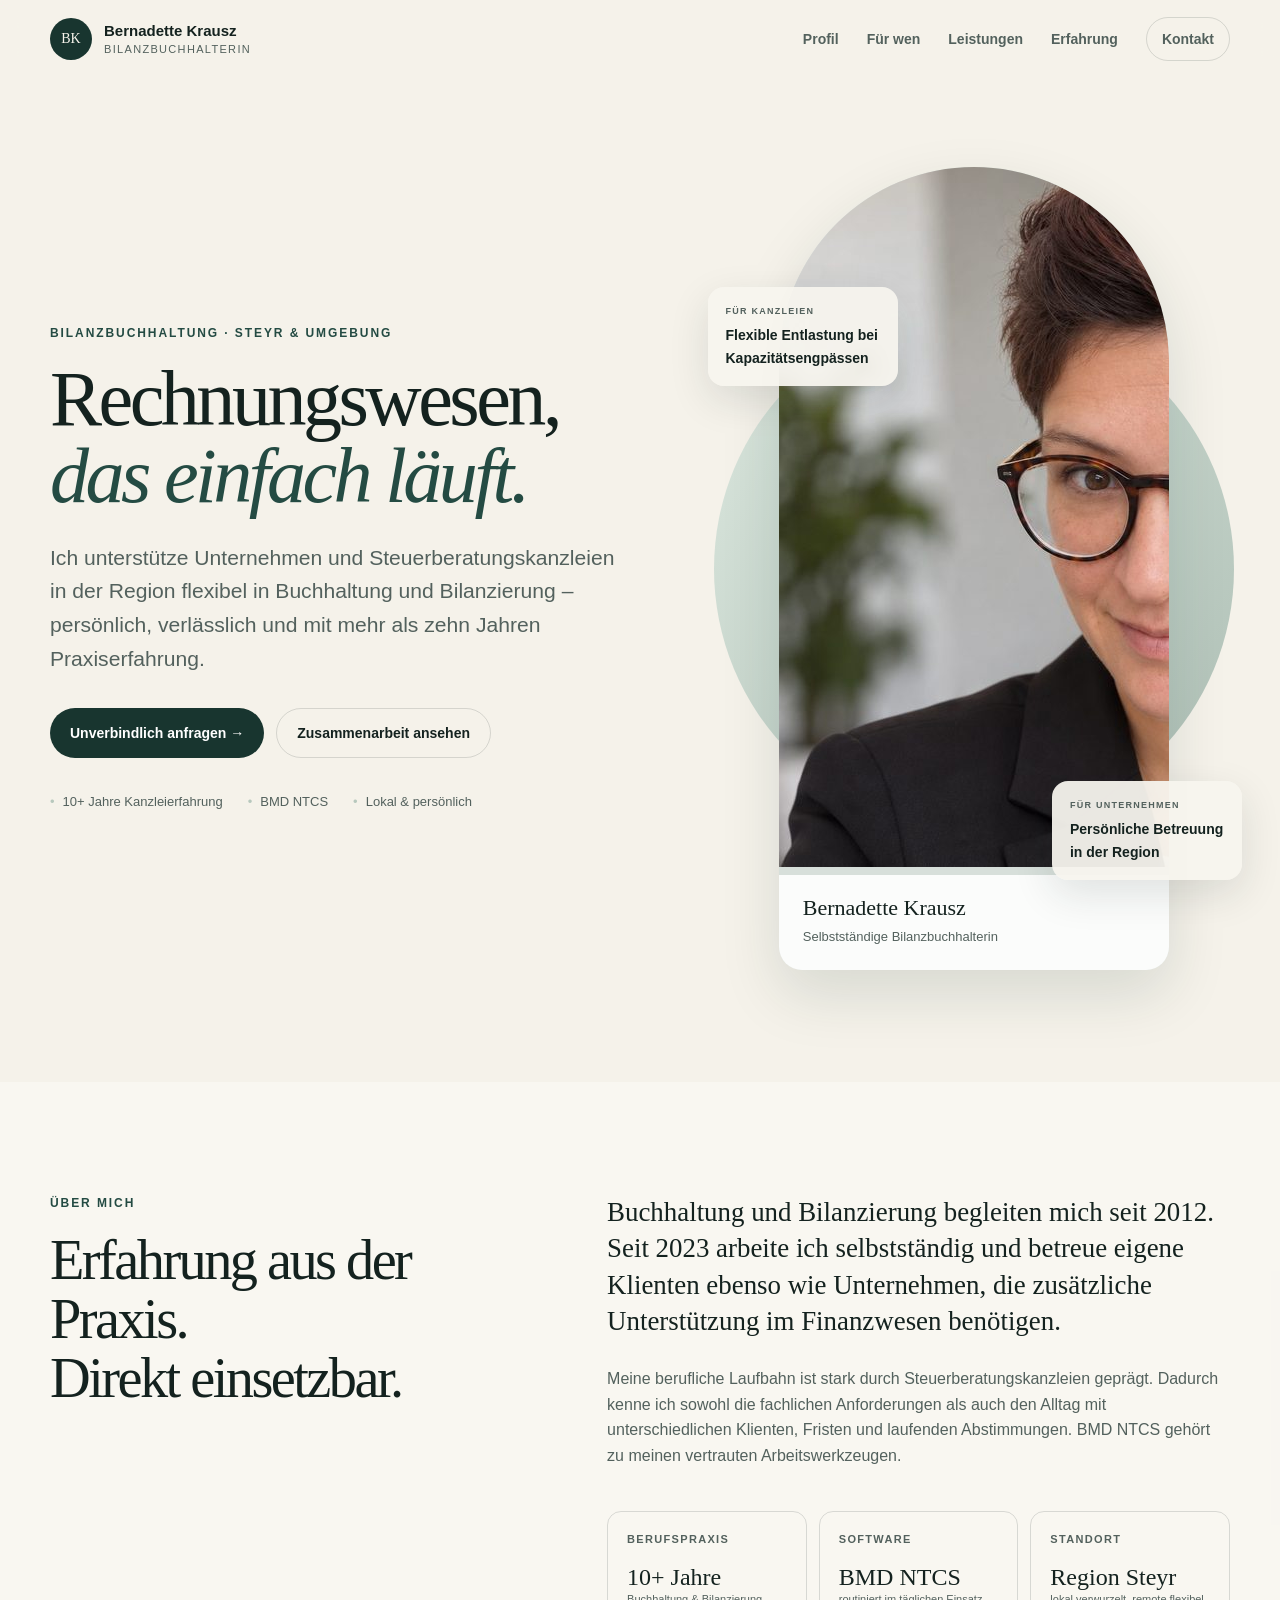
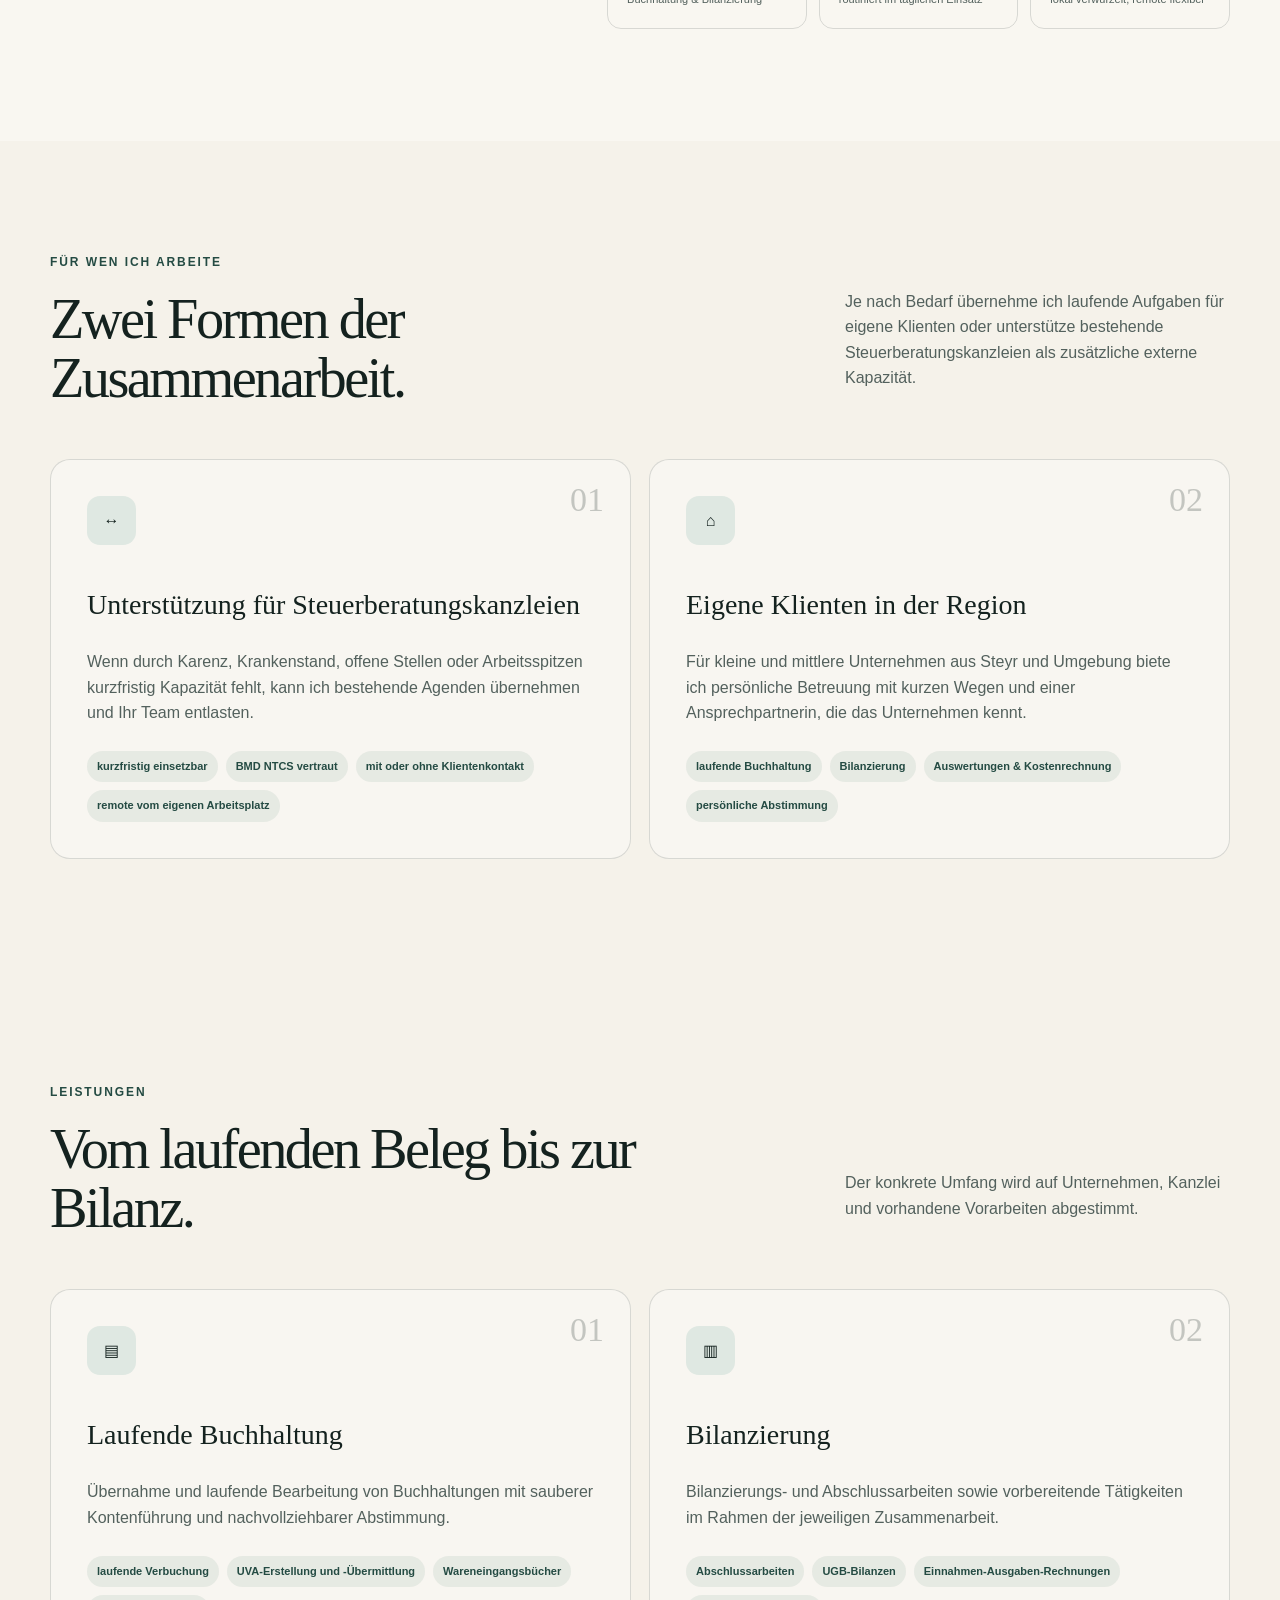
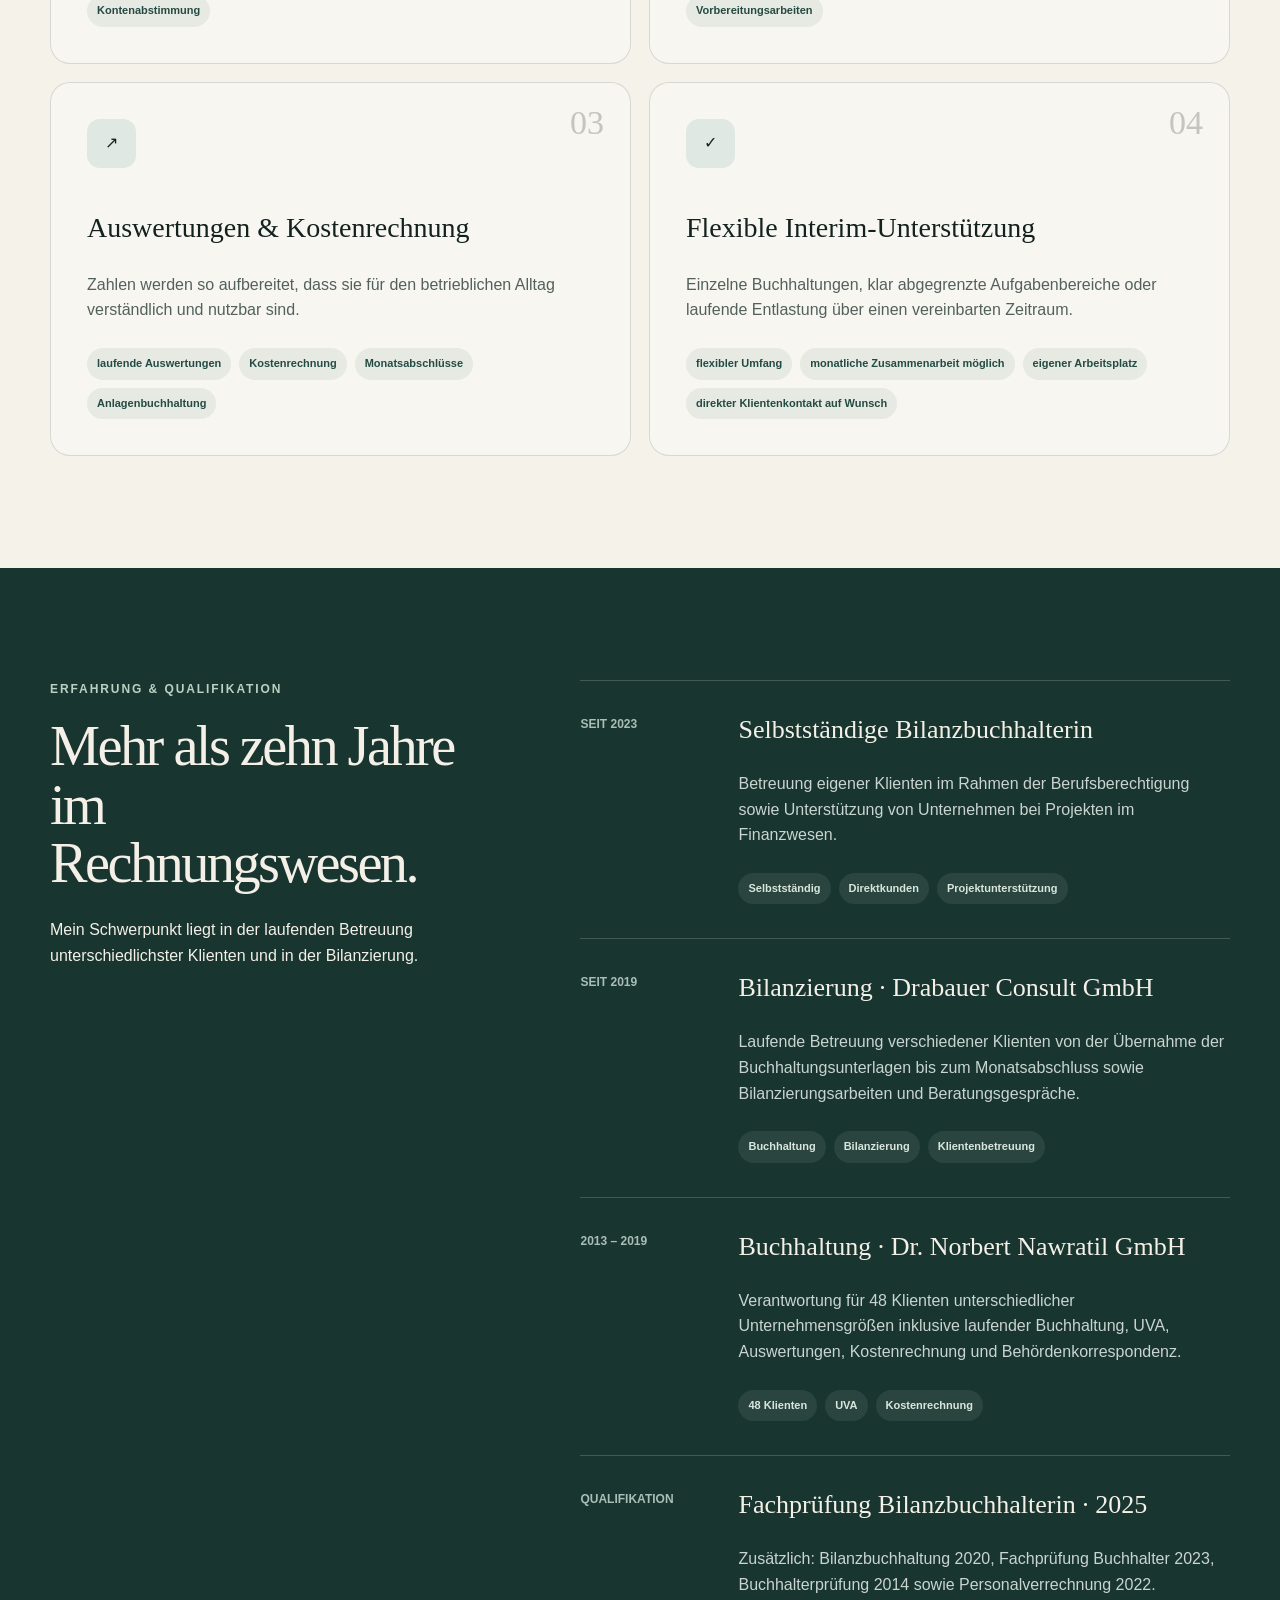
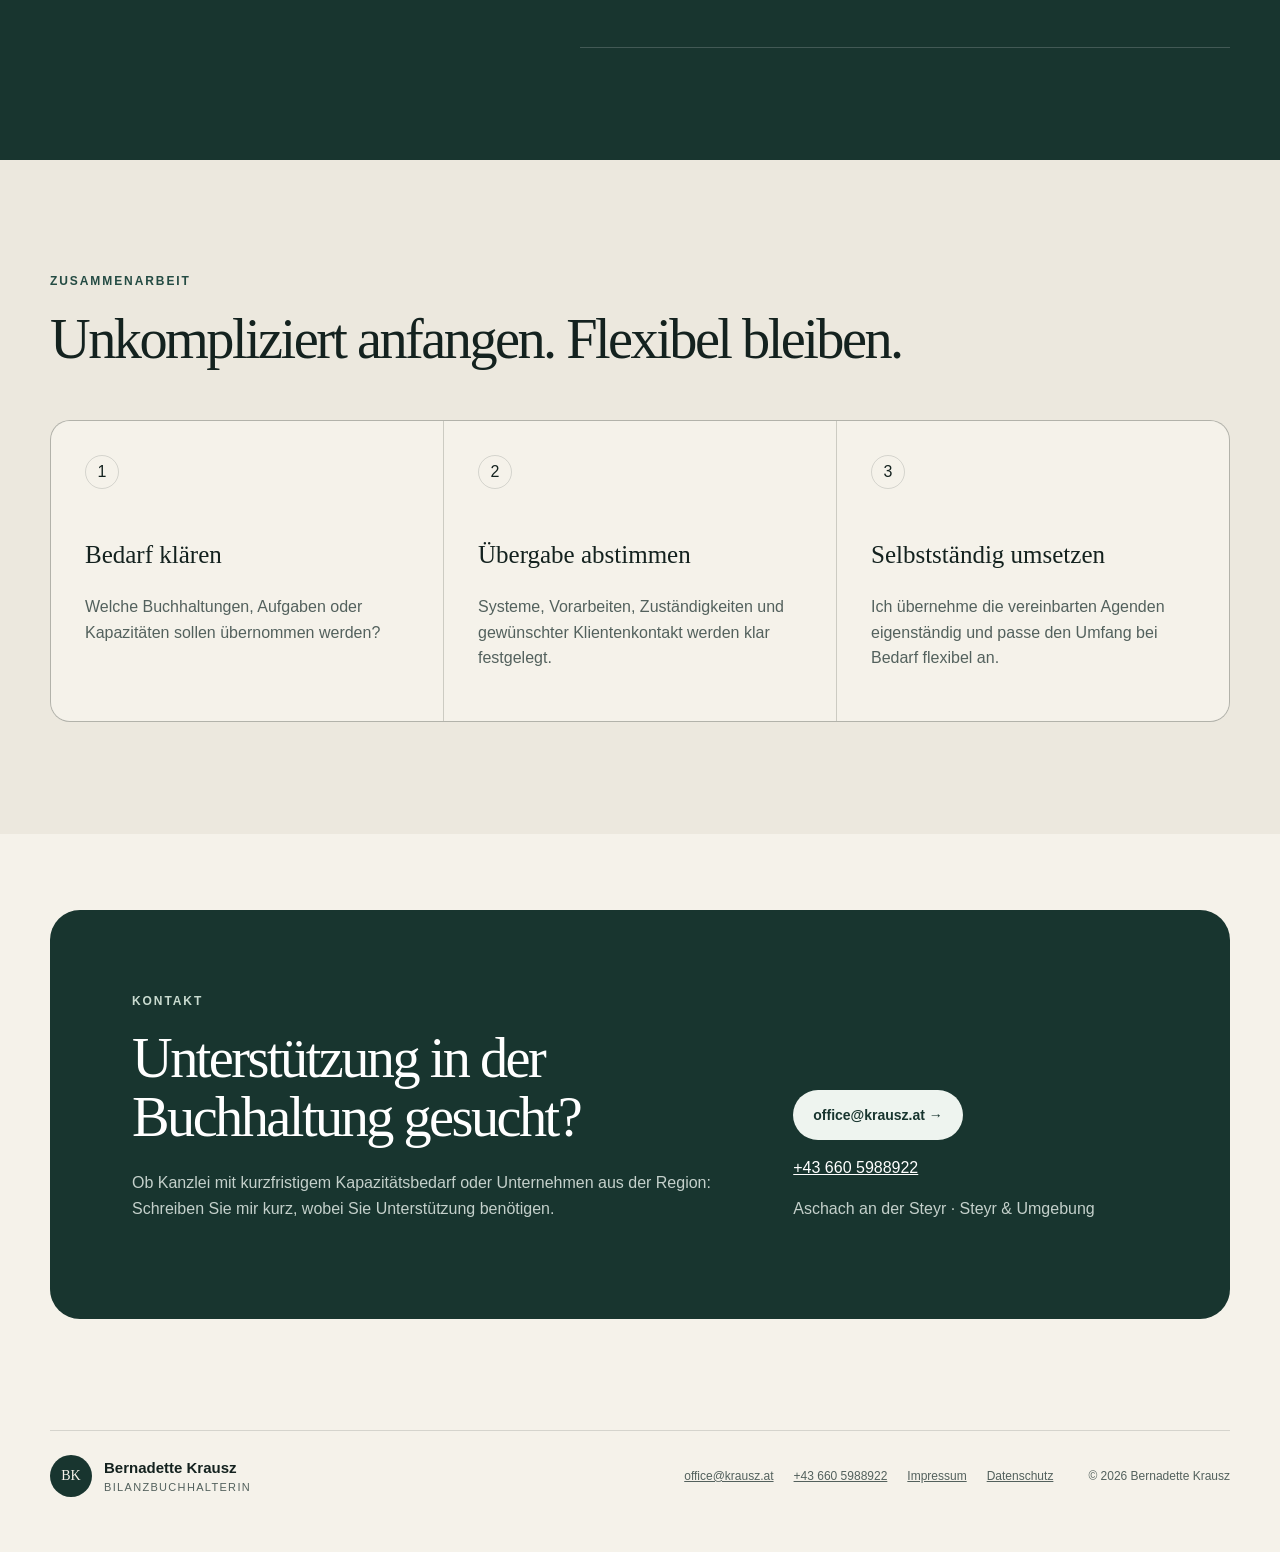
==== commit a22091ef: "Add portrait and updated contact details" ====
--- a/index.html
+++ b/index.html
@@ -40,7 +40,7 @@
       <h1>Rechnungswesen,<br><span>das einfach läuft.</span></h1>
       <p class="hero-lead">Ich unterstütze Unternehmen und Steuerberatungskanzleien in der Region flexibel in Buchhaltung und Bilanzierung – persönlich, verlässlich und mit mehr als zehn Jahren Praxiserfahrung.</p>
       <div class="hero-actions">
-        <a class="button button-primary" href="mailto:b.gruensteidl@gmx.at?subject=Anfrage%20über%20die%20Website">Unverbindlich anfragen →</a>
+        <a class="button button-primary" href="mailto:office@krausz.at?subject=Anfrage%20über%20die%20Website">Unverbindlich anfragen →</a>
         <a class="button button-ghost" href="#fuer-wen">Zusammenarbeit ansehen</a>
       </div>
       <ul class="trust-list"><li>10+ Jahre Kanzleierfahrung</li><li>BMD NTCS</li><li>Lokal &amp; persönlich</li></ul>
@@ -48,7 +48,7 @@
 
     <div class="hero-visual reveal">
       <div class="portrait-card">
-        <div class="portrait-placeholder"><span>BK</span><small>Portraitfoto<br>hier einsetzen</small></div>
+        <img class="portrait-image" src="portrait.jpg" alt="Portrait von Bernadette Krausz">
         <div class="portrait-caption"><p>Bernadette Krausz</p><span>Selbstständige Bilanzbuchhalterin</span></div>
       </div>
       <div class="floating-note note-one"><span class="note-kicker">Für Kanzleien</span><strong>Flexible Entlastung bei Kapazitätsengpässen</strong></div>
@@ -141,7 +141,7 @@
   <div class="shell">
     <div class="contact-card reveal">
       <div><p class="eyebrow light">Kontakt</p><h2>Unterstützung in der Buchhaltung gesucht?</h2><p>Ob Kanzlei mit kurzfristigem Kapazitätsbedarf oder Unternehmen aus der Region: Schreiben Sie mir kurz, wobei Sie Unterstützung benötigen.</p></div>
-      <div class="contact-actions"><a class="button button-light" href="mailto:b.gruensteidl@gmx.at?subject=Anfrage%20über%20die%20Website">b.gruensteidl@gmx.at →</a><p>Aschach an der Steyr · Steyr &amp; Umgebung</p></div>
+      <div class="contact-actions"><a class="button button-light" href="mailto:office@krausz.at?subject=Anfrage%20über%20die%20Website">office@krausz.at →</a><a class="contact-phone" href="tel:+436605988922">+43 660 5988922</a><p>Aschach an der Steyr · Steyr &amp; Umgebung</p></div>
     </div>
   </div>
 </section>
@@ -150,7 +150,7 @@
 <footer class="site-footer">
   <div class="shell footer-grid">
     <a class="brand footer-brand" href="#top"><span class="brand-mark">BK</span><span class="brand-text"><strong>Bernadette Krausz</strong><small>Bilanzbuchhalterin</small></span></a>
-    <div class="footer-links"><a href="mailto:b.gruensteidl@gmx.at">b.gruensteidl@gmx.at</a><a href="impressum.html">Impressum</a><a href="datenschutz.html">Datenschutz</a></div>
+    <div class="footer-links"><a href="mailto:office@krausz.at">office@krausz.at</a><a href="tel:+436605988922">+43 660 5988922</a><a href="impressum.html">Impressum</a><a href="datenschutz.html">Datenschutz</a></div>
     <p class="copyright">© <span id="year"></span> Bernadette Krausz</p>
   </div>
 </footer>
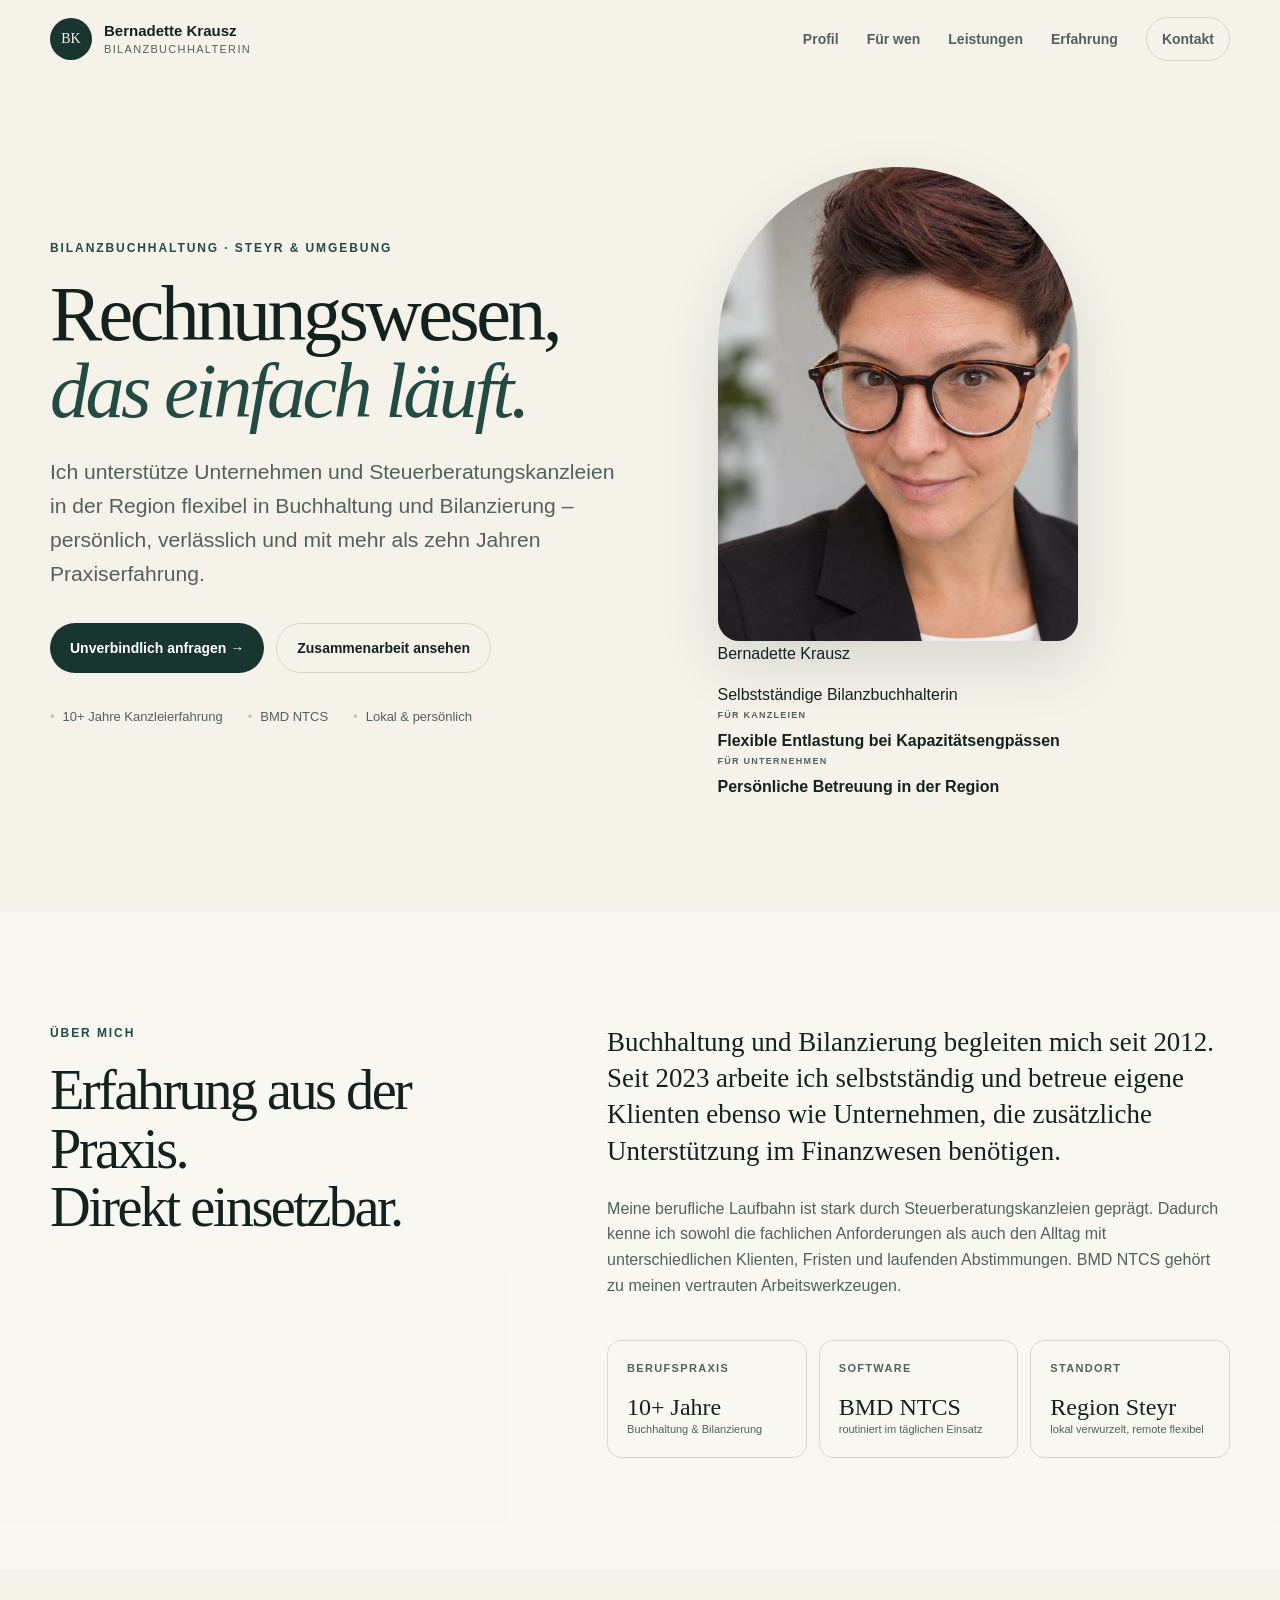
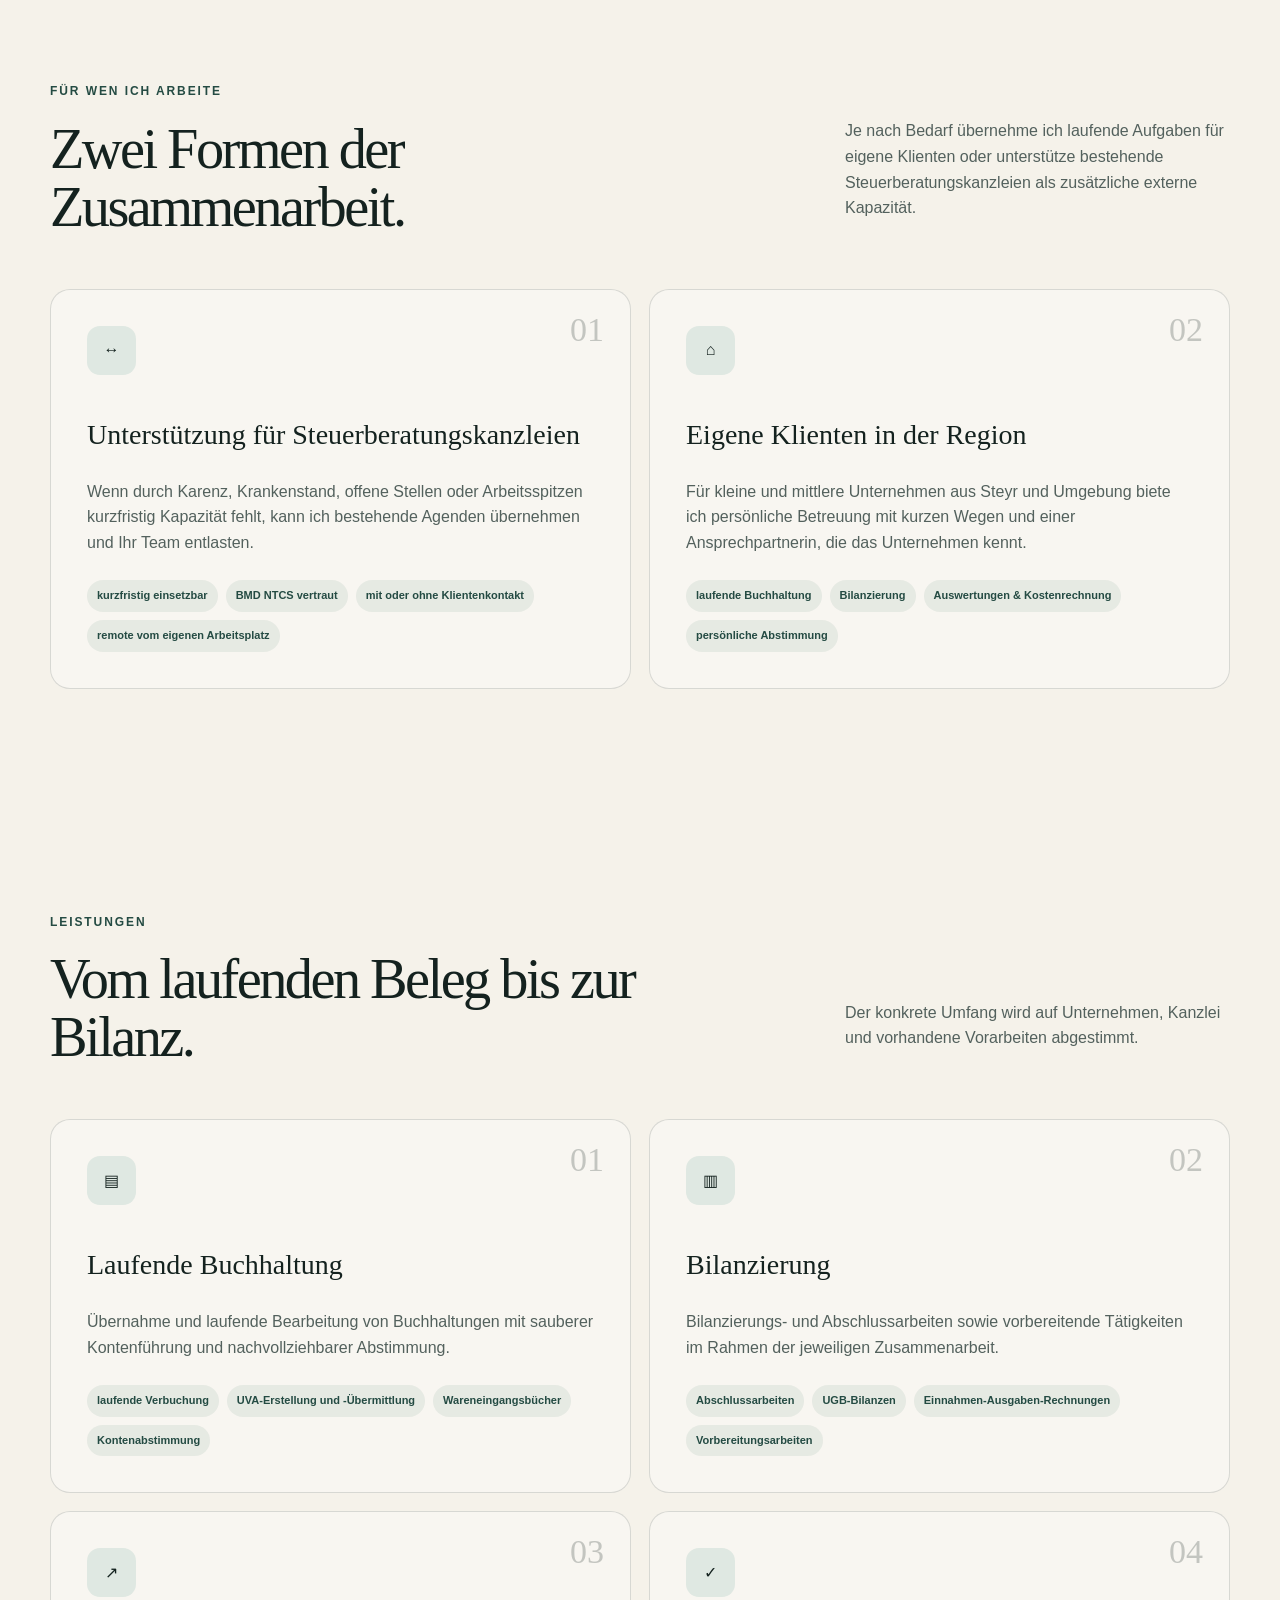
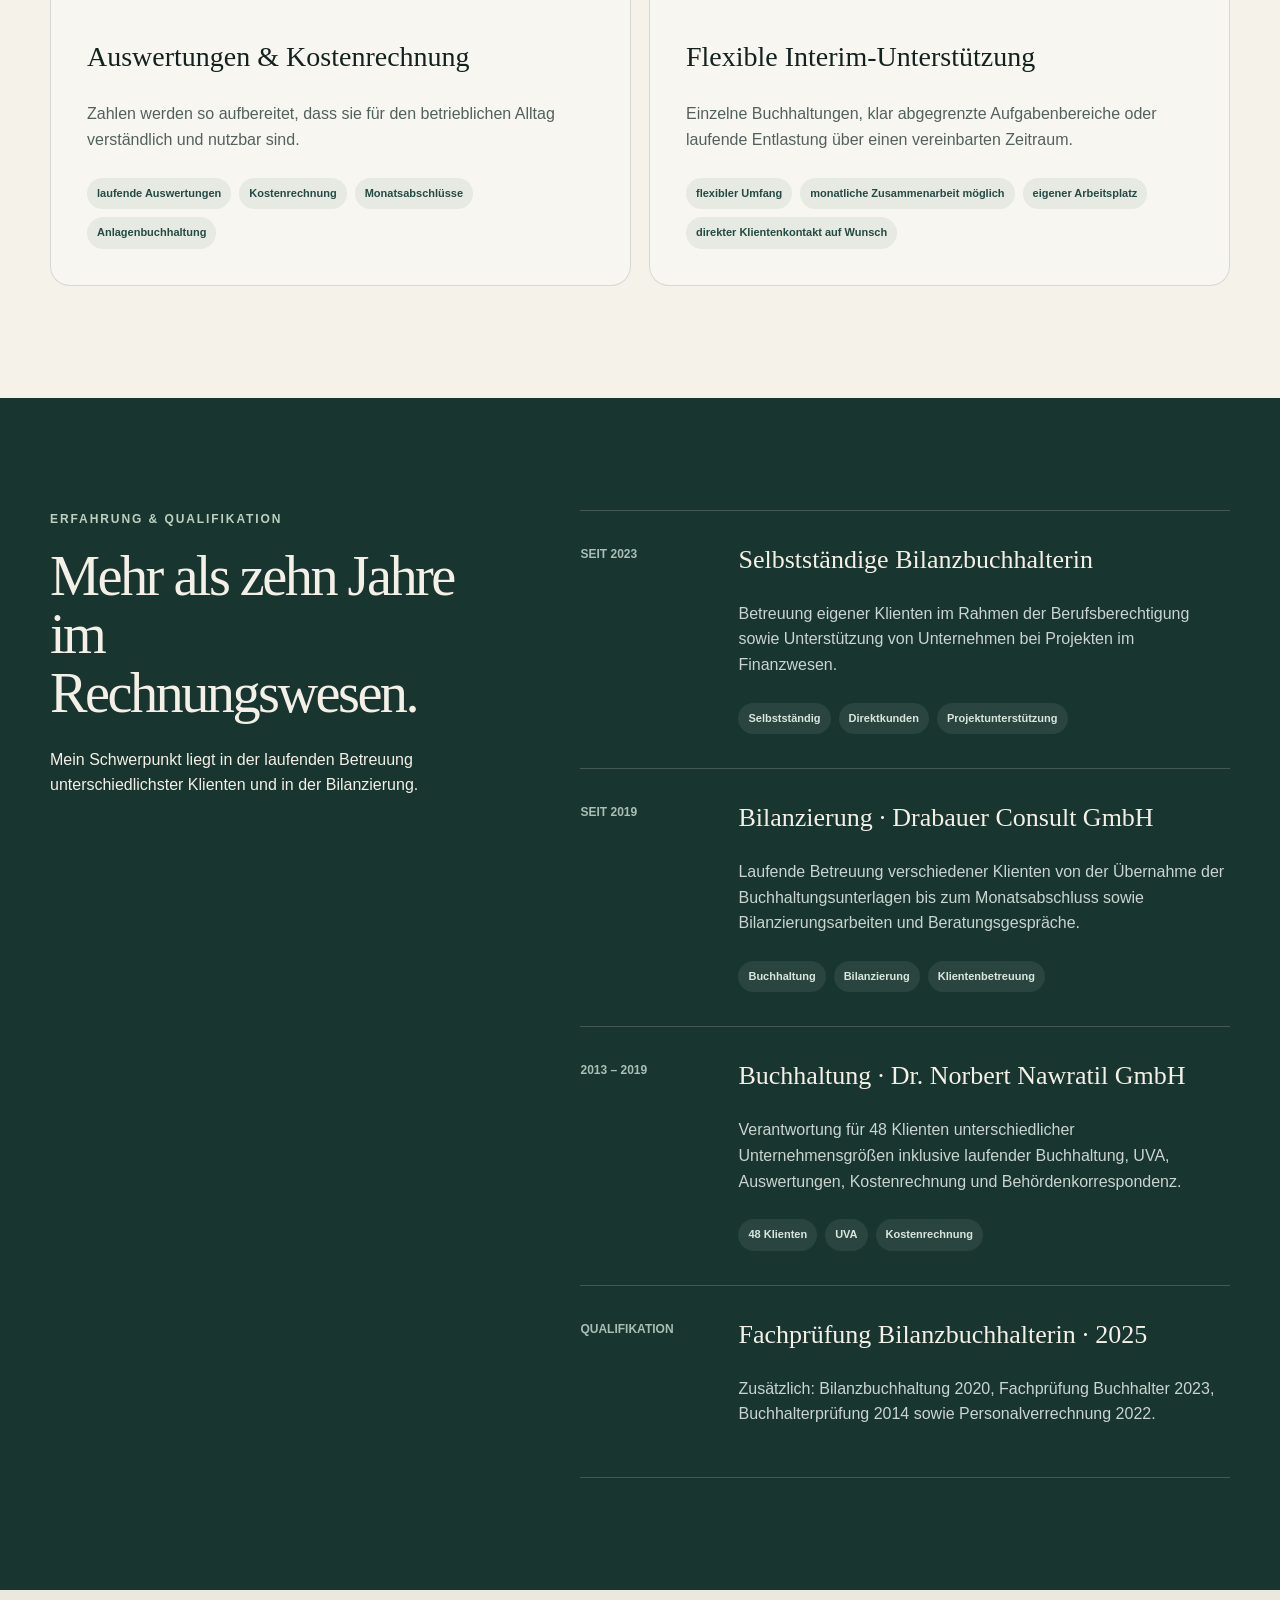
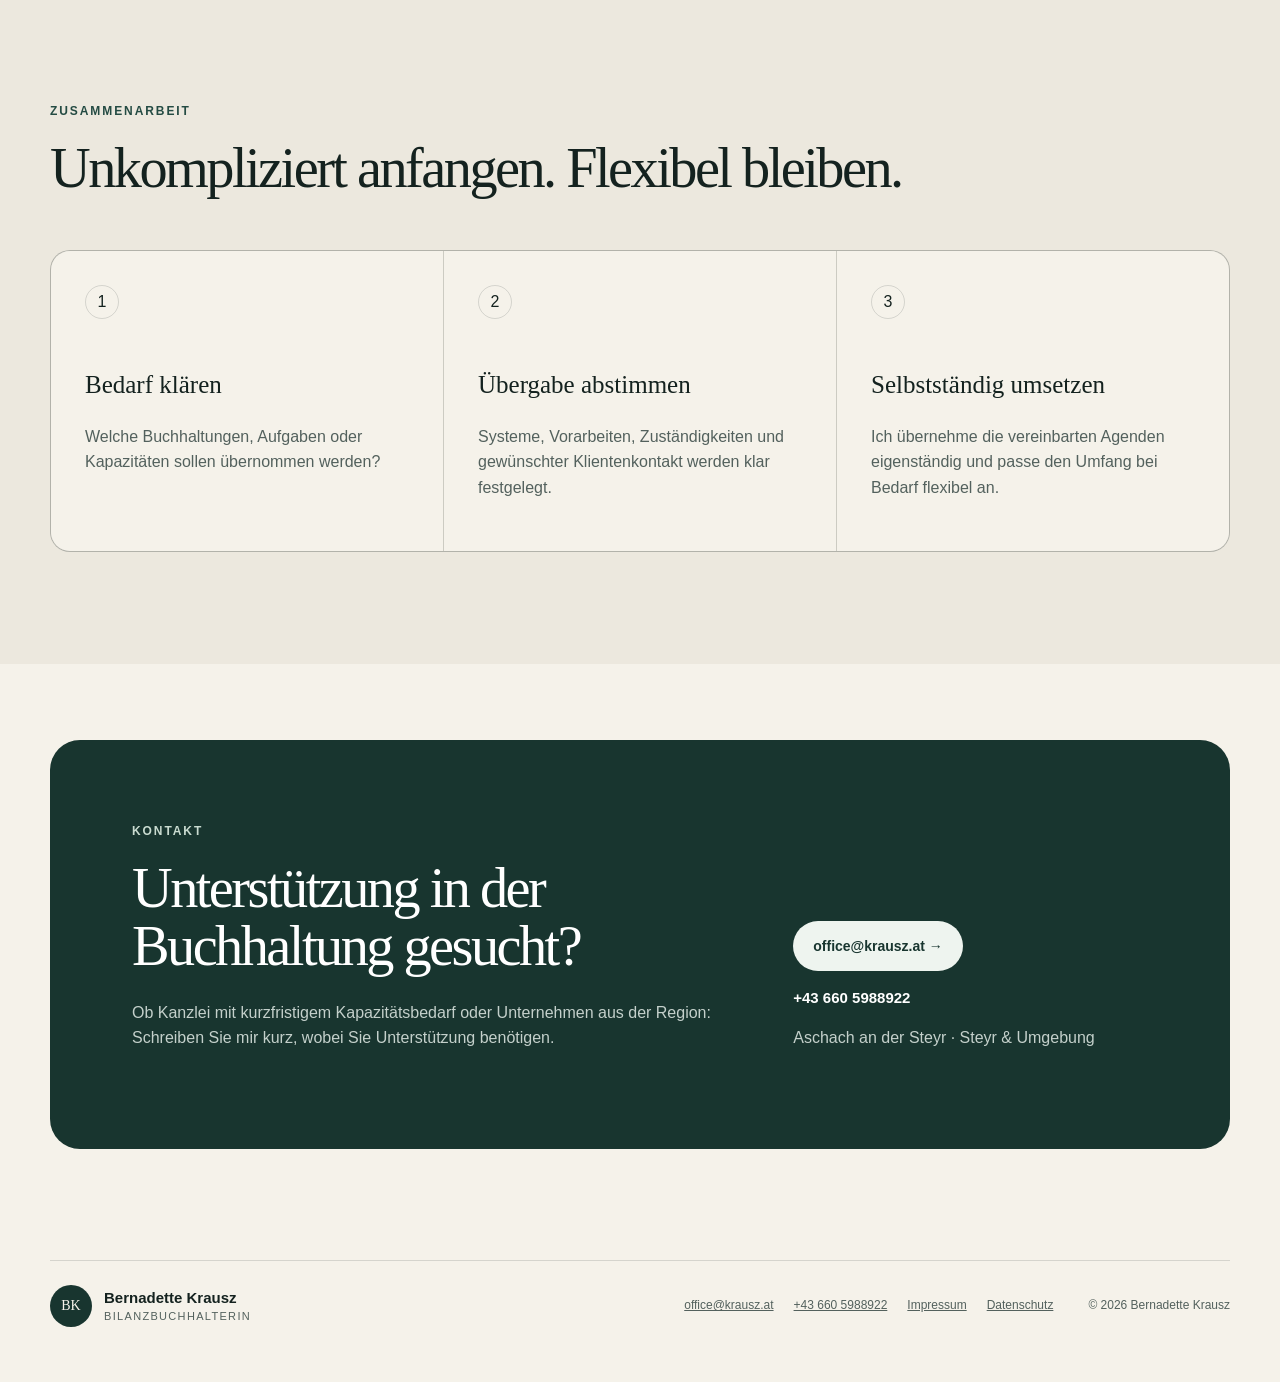
==== commit 63a5540b: "Redesign hero section for cleaner review layout" ====
--- a/index.html
+++ b/index.html
@@ -39,20 +39,43 @@
       <p class="eyebrow">Bilanzbuchhaltung · Steyr &amp; Umgebung</p>
       <h1>Rechnungswesen,<br><span>das einfach läuft.</span></h1>
       <p class="hero-lead">Ich unterstütze Unternehmen und Steuerberatungskanzleien in der Region flexibel in Buchhaltung und Bilanzierung – persönlich, verlässlich und mit mehr als zehn Jahren Praxiserfahrung.</p>
+
       <div class="hero-actions">
         <a class="button button-primary" href="mailto:office@krausz.at?subject=Anfrage%20über%20die%20Website">Unverbindlich anfragen →</a>
         <a class="button button-ghost" href="#fuer-wen">Zusammenarbeit ansehen</a>
       </div>
-      <ul class="trust-list"><li>10+ Jahre Kanzleierfahrung</li><li>BMD NTCS</li><li>Lokal &amp; persönlich</li></ul>
+
+      <ul class="trust-list">
+        <li>10+ Jahre Kanzleierfahrung</li>
+        <li>BMD NTCS</li>
+        <li>Lokal &amp; persönlich</li>
+      </ul>
     </div>
 
-    <div class="hero-visual reveal">
-      <div class="portrait-card">
-        <img class="portrait-image" src="portrait.jpg" alt="Portrait von Bernadette Krausz">
-        <div class="portrait-caption"><p>Bernadette Krausz</p><span>Selbstständige Bilanzbuchhalterin</span></div>
+    <div class="hero-aside reveal">
+      <div class="hero-portrait-wrap">
+        <div class="hero-ring" aria-hidden="true"></div>
+        <div class="portrait-card portrait-card-clean">
+          <img class="portrait-image" src="portrait.jpg" alt="Portrait von Bernadette Krausz">
+        </div>
       </div>
-      <div class="floating-note note-one"><span class="note-kicker">Für Kanzleien</span><strong>Flexible Entlastung bei Kapazitätsengpässen</strong></div>
-      <div class="floating-note note-two"><span class="note-kicker">Für Unternehmen</span><strong>Persönliche Betreuung in der Region</strong></div>
+
+      <div class="hero-info-card">
+        <p>Bernadette Krausz</p>
+        <span>Selbstständige Bilanzbuchhalterin</span>
+      </div>
+
+      <div class="hero-focus-grid">
+        <article class="hero-focus-card">
+          <span class="note-kicker">Für Kanzleien</span>
+          <strong>Flexible Entlastung bei Kapazitätsengpässen</strong>
+        </article>
+
+        <article class="hero-focus-card">
+          <span class="note-kicker">Für Unternehmen</span>
+          <strong>Persönliche Betreuung in der Region</strong>
+        </article>
+      </div>
     </div>
   </div>
 </section>
--- a/styles.css
+++ b/styles.css
@@ -12,4 +12,107 @@
 .legal-main{min-height:70vh;padding:90px 0 120px}.legal-wrap{max-width:800px}.legal-wrap h2{margin-top:46px;font-size:30px}.legal-wrap p,.legal-wrap li{color:var(--soft)}.legal-note{margin:30px 0;padding:18px 20px;border:1px solid #c9b982;border-radius:12px;background:#fff8df;color:#564a25!important}.reveal{opacity:0;transform:translateY(20px);transition:.65s}.reveal.visible{opacity:1;transform:none}
 @media(max-width:900px){:root{--shell:min(100% - 30px,760px)}.section{padding:88px 0}.menu-toggle{display:block}.main-nav{position:absolute;top:69px;left:15px;right:15px;display:grid;gap:0;padding:10px;border:1px solid var(--line);border-radius:16px;background:#f7f4ed;box-shadow:0 24px 60px rgba(19,44,38,.13);opacity:0;visibility:hidden}.main-nav.open{opacity:1;visibility:visible}.main-nav a,.main-nav .nav-cta{padding:13px 12px;border:0}.hero-grid,.two-column,.experience-grid,.contact-card{grid-template-columns:1fr}.hero{min-height:auto}.hero-visual{min-height:520px}.section-intro{grid-template-columns:1fr;gap:18px}.services-grid{grid-template-columns:1fr}.sticky-heading{position:static}.footer-grid{grid-template-columns:1fr}}
 @media(max-width:650px){:root{--shell:min(100% - 24px,570px)}.section{padding:72px 0}h1{font-size:clamp(44px,14vw,64px)}.hero-actions{display:grid}.button{width:100%}.facts-grid,.process-grid{grid-template-columns:1fr}.hero-visual{min-height:455px}.hero-visual:before{width:390px;height:390px}.floating-note{width:155px}.timeline-item{grid-template-columns:1fr;gap:10px}.contact-card{padding:34px 24px}.footer-links{flex-wrap:wrap}}
-@media(prefers-reduced-motion:reduce){html{scroll-behavior:auto}.reveal{opacity:1;transform:none}}+@media(prefers-reduced-motion:reduce){html{scroll-behavior:auto}.reveal{opacity:1;transform:none}}
+.portrait-image{display:block;width:100%;aspect-ratio:.76;object-fit:cover;object-position:center 28%;}.contact-phone{color:#fff;text-decoration:none;font-weight:700;font-size:15px}.contact-phone:hover{text-decoration:underline}
+
+
+/* Review proposal: cleaner hero layout with no text overlap */
+.hero-visual{
+  position:relative;
+  min-height:680px;
+  display:grid;
+  place-items:center;
+  overflow:visible;
+}
+.portrait-card{
+  position:relative;
+  width:min(360px,72%);
+  z-index:2;
+  border-radius:220px 220px 26px 26px;
+  overflow:hidden;
+  box-shadow:0 24px 60px rgba(19,44,38,.13);
+  background:#d7dfda;
+}
+.portrait-image{
+  display:block;
+  width:100%;
+  aspect-ratio:.76;
+  object-fit:cover;
+  object-position:center 28%;
+}
+.portrait-caption{
+  position:relative;
+  z-index:4;
+  min-height:104px;
+  padding:20px 24px 22px;
+  background:rgba(255,255,255,.96);
+}
+.portrait-caption p{
+  margin-bottom:4px;
+  font-family:Georgia,serif;
+  font-size:22px;
+  line-height:1.2;
+}
+.portrait-caption span{
+  color:var(--soft);
+  font-size:13px;
+}
+.floating-note{
+  position:absolute;
+  z-index:3;
+  width:200px;
+  padding:17px 18px;
+  background:rgba(247,245,239,.96);
+  border-radius:16px;
+  box-shadow:0 14px 40px rgba(26,45,40,.12);
+  backdrop-filter:blur(9px);
+}
+.floating-note strong{
+  display:block;
+  font-size:14px;
+  line-height:1.4;
+}
+.note-kicker{
+  display:block;
+  margin-bottom:6px;
+  color:var(--soft);
+  font-size:9px;
+  font-weight:800;
+  text-transform:uppercase;
+  letter-spacing:.14em;
+}
+.note-one{
+  left:-34px;
+  top:92px;
+}
+.note-two{
+  right:-42px;
+  bottom:152px;
+}
+
+@media(max-width:900px){
+  .hero-visual{min-height:600px}
+  .portrait-card{width:min(340px,74%)}
+  .note-one{left:8px;top:82px}
+  .note-two{right:8px;bottom:170px}
+}
+
+@media(max-width:650px){
+  .hero-visual{
+    min-height:auto;
+    display:flex;
+    flex-direction:column;
+    align-items:center;
+    gap:16px;
+  }
+  .hero-visual:before{
+    width:390px;
+    height:390px;
+  }
+  .portrait-card{width:min(320px,82%)}
+  .floating-note{
+    position:static;
+    width:min(260px,92%);
+  }
+  .note-one,.note-two{transform:none}
+}
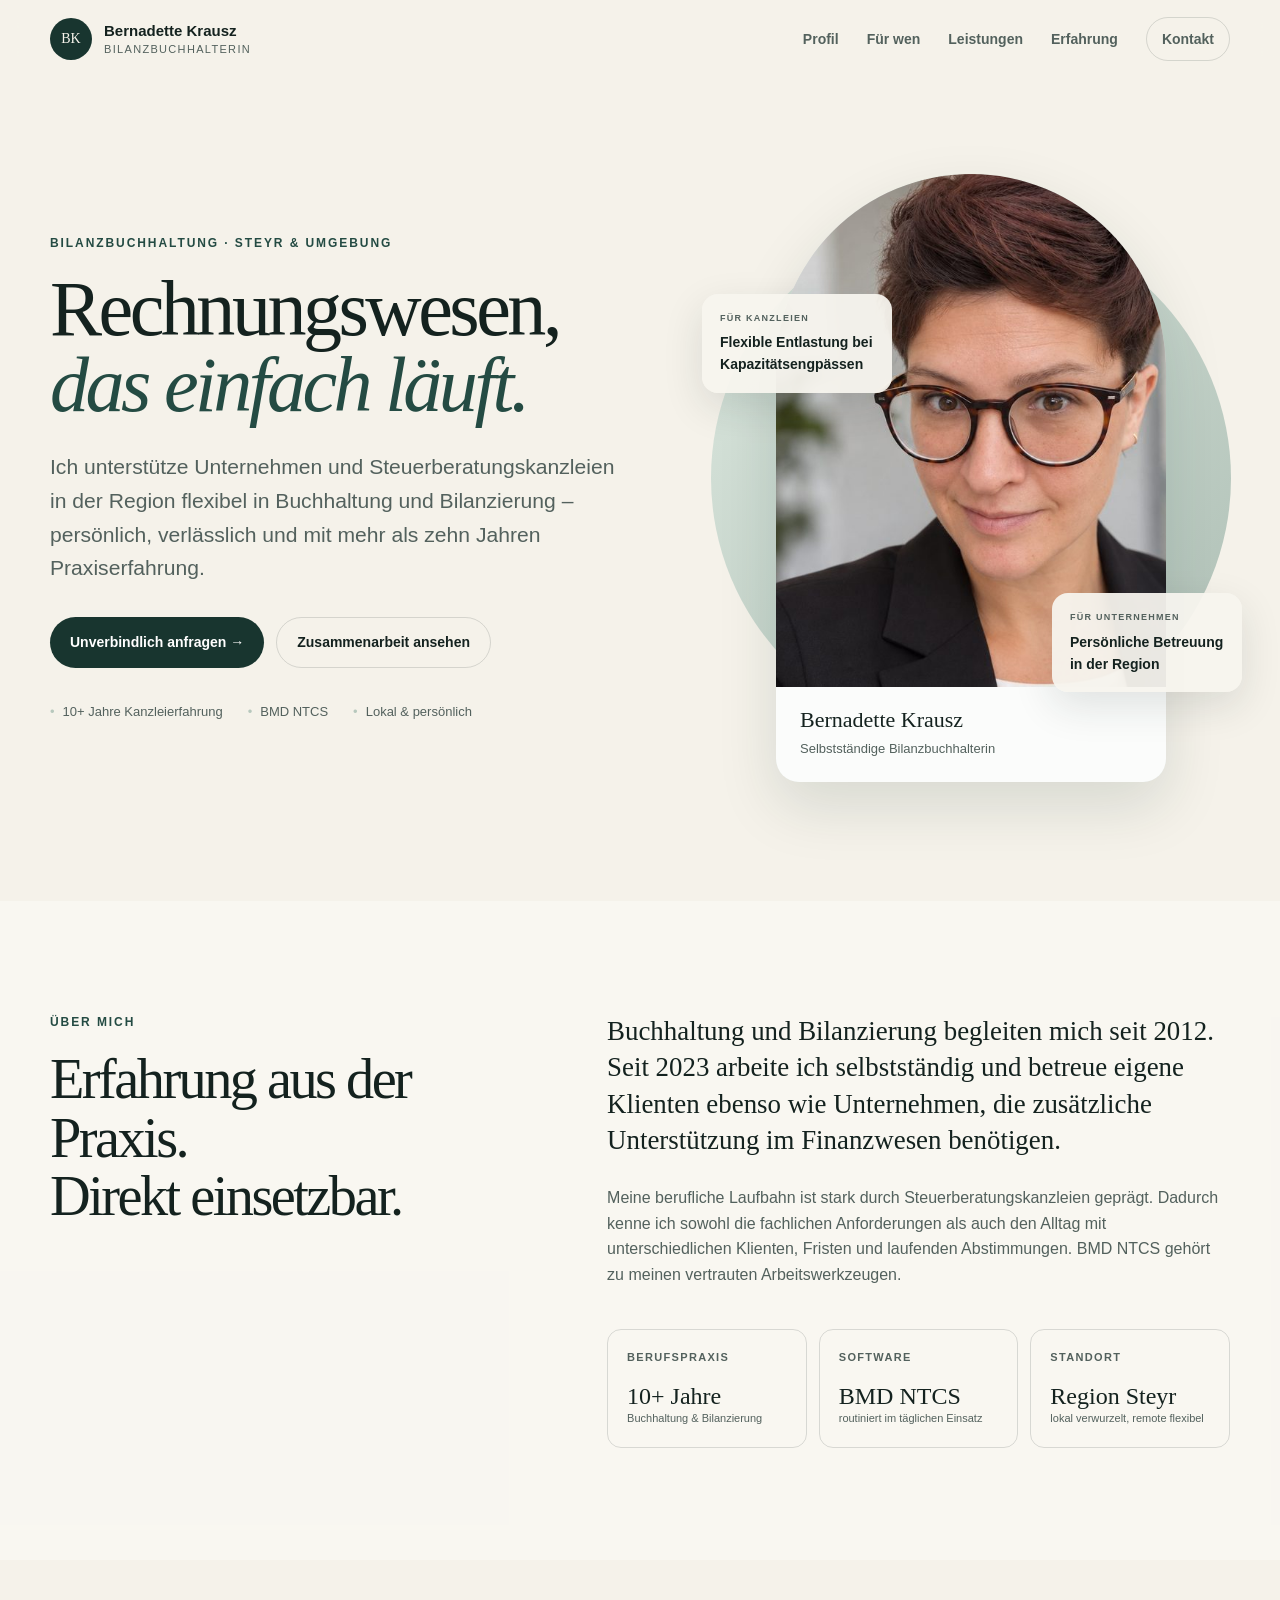
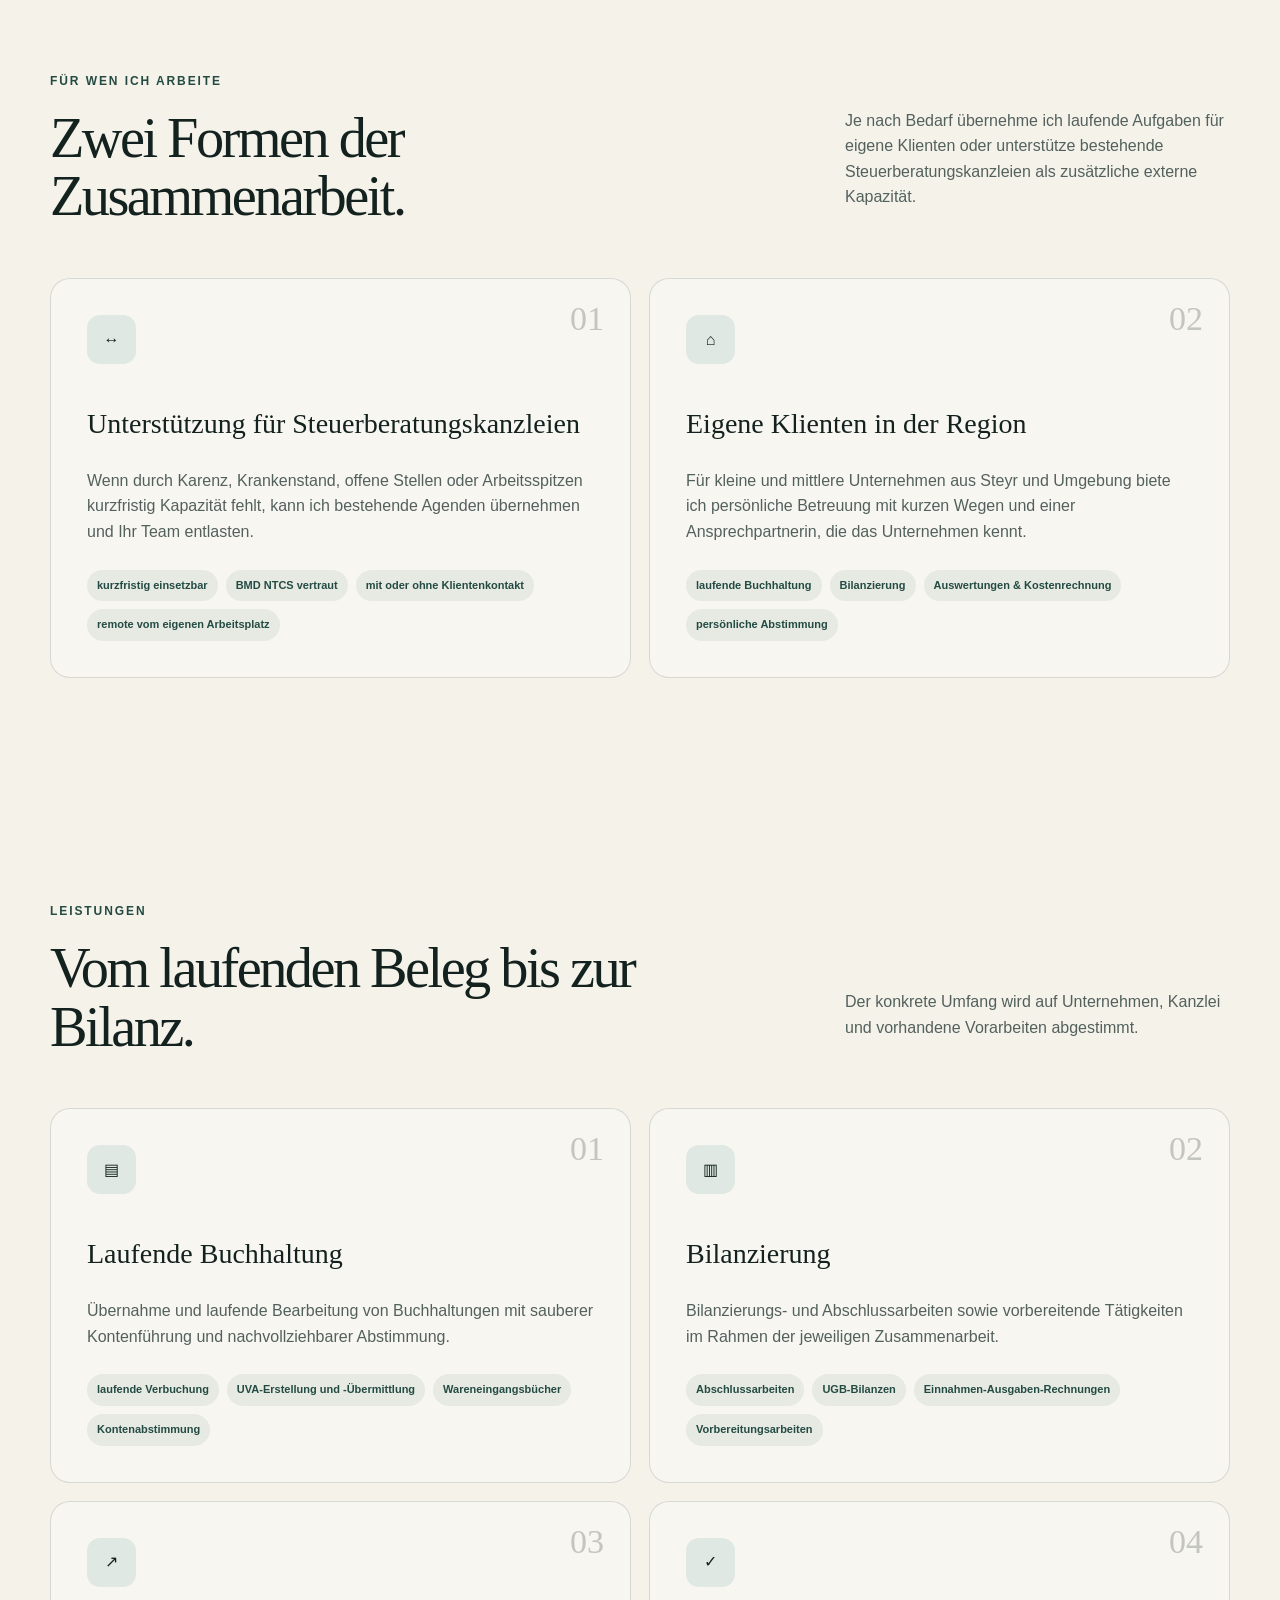
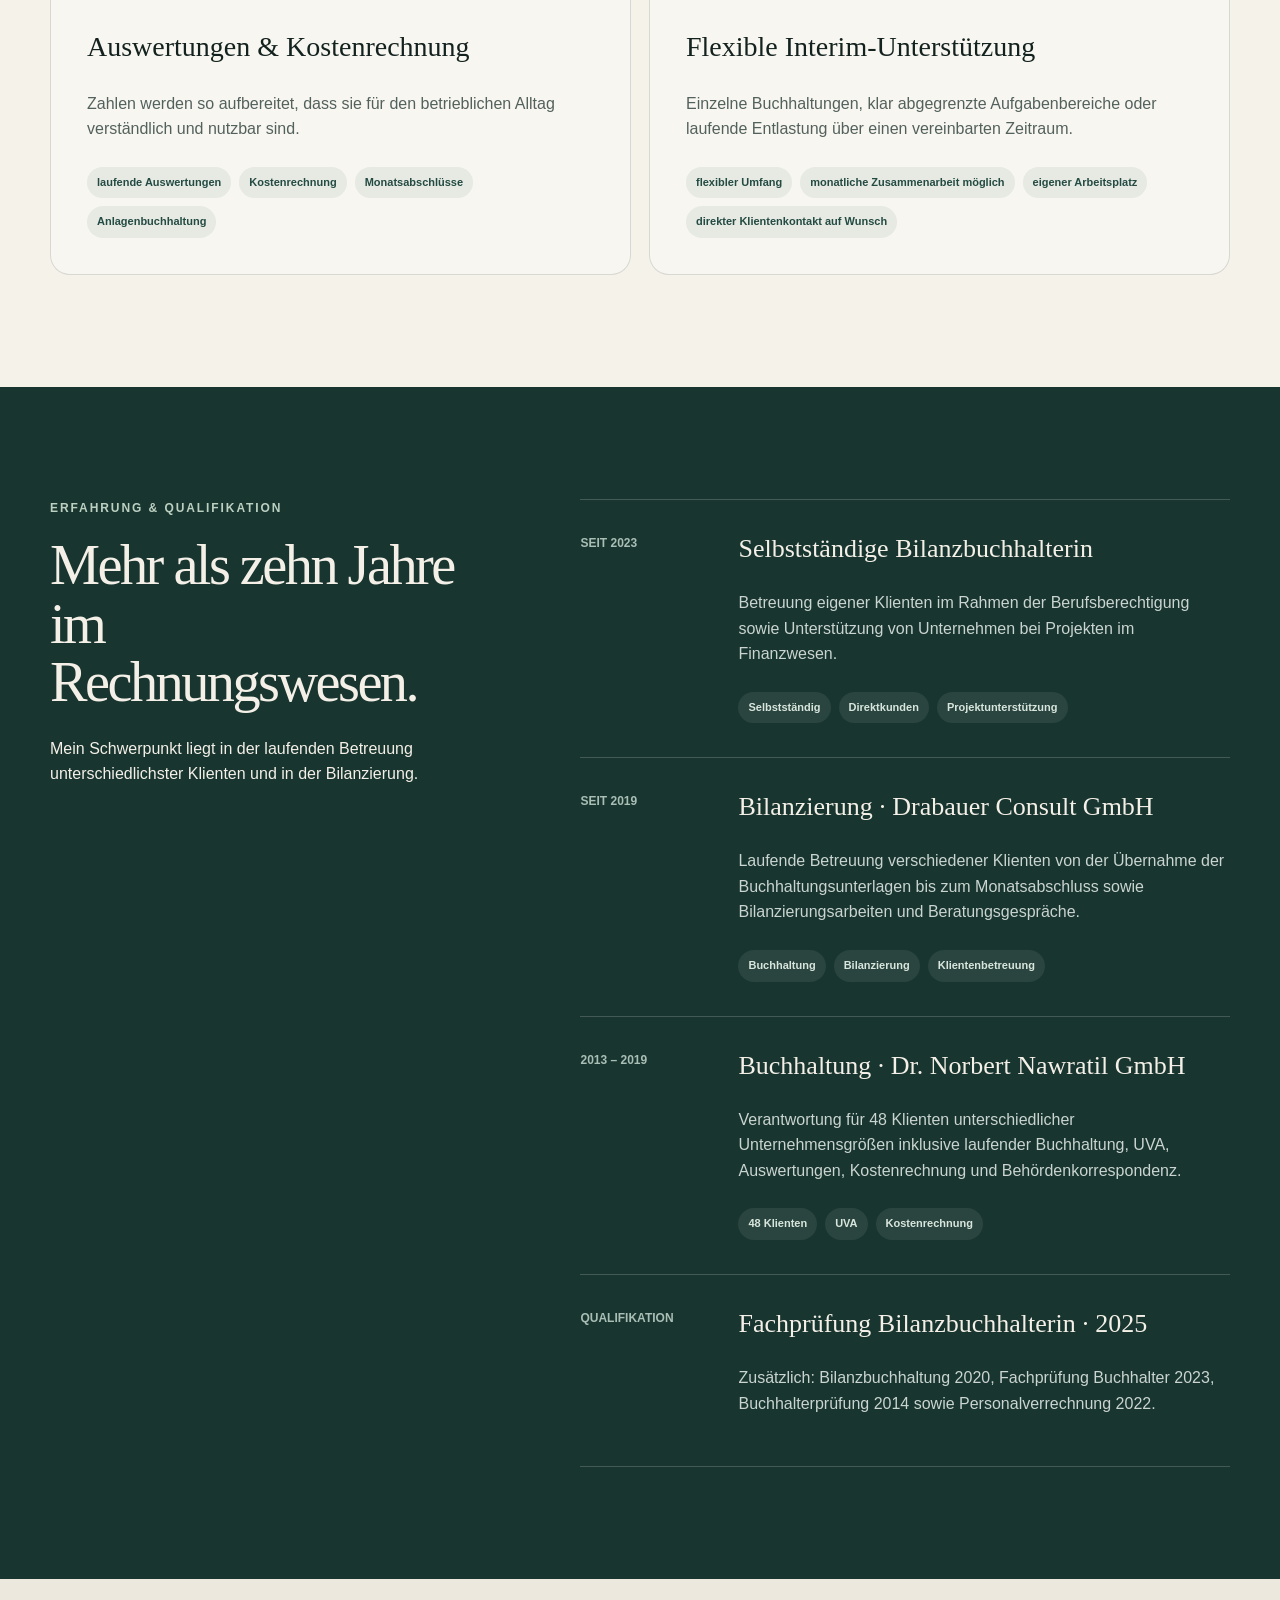
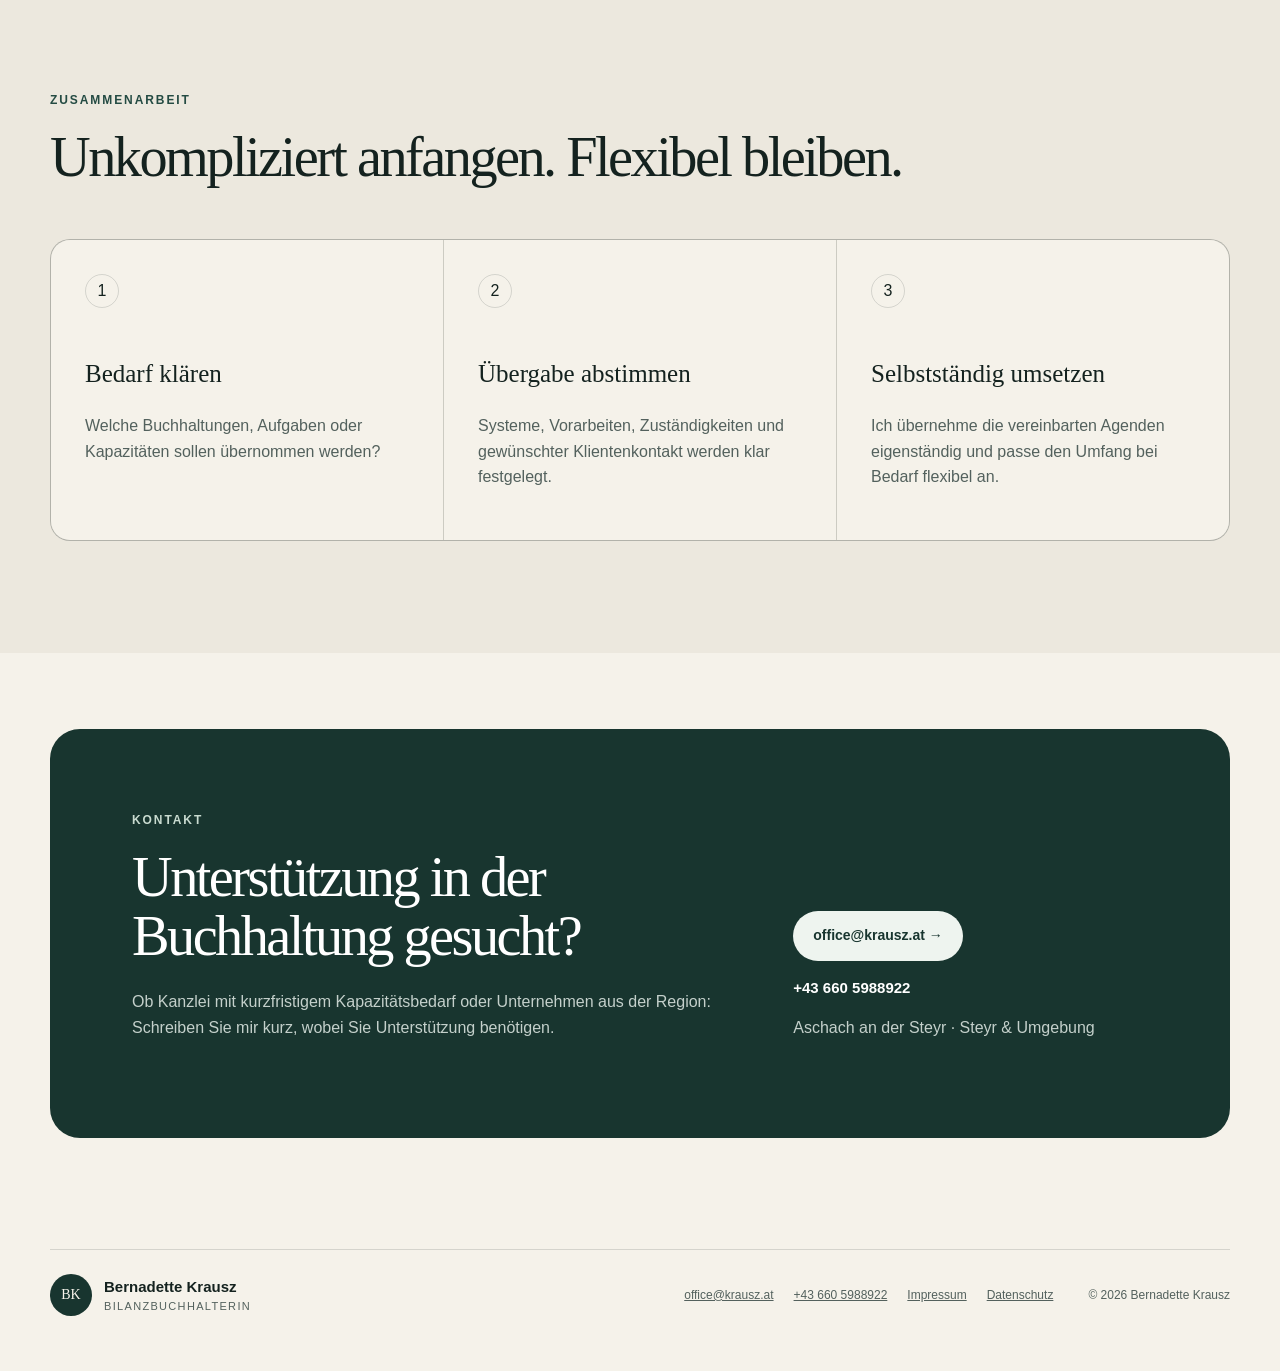
==== commit a9e76dc5: "Restore floating hero tiles with cleaner spacing" ====
--- a/index.html
+++ b/index.html
@@ -39,12 +39,10 @@
       <p class="eyebrow">Bilanzbuchhaltung · Steyr &amp; Umgebung</p>
       <h1>Rechnungswesen,<br><span>das einfach läuft.</span></h1>
       <p class="hero-lead">Ich unterstütze Unternehmen und Steuerberatungskanzleien in der Region flexibel in Buchhaltung und Bilanzierung – persönlich, verlässlich und mit mehr als zehn Jahren Praxiserfahrung.</p>
-
       <div class="hero-actions">
         <a class="button button-primary" href="mailto:office@krausz.at?subject=Anfrage%20über%20die%20Website">Unverbindlich anfragen →</a>
         <a class="button button-ghost" href="#fuer-wen">Zusammenarbeit ansehen</a>
       </div>
-
       <ul class="trust-list">
         <li>10+ Jahre Kanzleierfahrung</li>
         <li>BMD NTCS</li>
@@ -52,29 +50,21 @@
       </ul>
     </div>
 
-    <div class="hero-aside reveal">
-      <div class="hero-portrait-wrap">
-        <div class="hero-ring" aria-hidden="true"></div>
-        <div class="portrait-card portrait-card-clean">
-          <img class="portrait-image" src="portrait.jpg" alt="Portrait von Bernadette Krausz">
+    <div class="hero-visual reveal">
+      <div class="portrait-card">
+        <img class="portrait-image" src="portrait.jpg" alt="Portrait von Bernadette Krausz">
+        <div class="portrait-caption">
+          <p>Bernadette Krausz</p>
+          <span>Selbstständige Bilanzbuchhalterin</span>
         </div>
       </div>
-
-      <div class="hero-info-card">
-        <p>Bernadette Krausz</p>
-        <span>Selbstständige Bilanzbuchhalterin</span>
+      <div class="floating-note note-one">
+        <span class="note-kicker">Für Kanzleien</span>
+        <strong>Flexible Entlastung bei Kapazitätsengpässen</strong>
       </div>
-
-      <div class="hero-focus-grid">
-        <article class="hero-focus-card">
-          <span class="note-kicker">Für Kanzleien</span>
-          <strong>Flexible Entlastung bei Kapazitätsengpässen</strong>
-        </article>
-
-        <article class="hero-focus-card">
-          <span class="note-kicker">Für Unternehmen</span>
-          <strong>Persönliche Betreuung in der Region</strong>
-        </article>
+      <div class="floating-note note-two">
+        <span class="note-kicker">Für Unternehmen</span>
+        <strong>Persönliche Betreuung in der Region</strong>
       </div>
     </div>
   </div>
--- a/styles.css
+++ b/styles.css
@@ -15,24 +15,55 @@
 @media(prefers-reduced-motion:reduce){html{scroll-behavior:auto}.reveal{opacity:1;transform:none}}
 .portrait-image{display:block;width:100%;aspect-ratio:.76;object-fit:cover;object-position:center 28%;}.contact-phone{color:#fff;text-decoration:none;font-weight:700;font-size:15px}.contact-phone:hover{text-decoration:underline}
 
+/* Review proposal: redesigned hero with no overlapping content */
+.hero{
+  padding-top:88px;
+  min-height:calc(100vh - 78px);
+  display:grid;
+  align-items:center;
+  overflow:hidden;
+}
 
-/* Review proposal: cleaner hero layout with no text overlap */
-.hero-visual{
+.hero-grid{
+  display:grid;
+  grid-template-columns:1.05fr .95fr;
+  gap:clamp(44px,7vw,96px);
+  align-items:center;
+}
+
+.hero-aside{
+  display:grid;
+  justify-items:center;
+  gap:18px;
+}
+
+.hero-portrait-wrap{
   position:relative;
-  min-height:680px;
+  width:100%;
   display:grid;
   place-items:center;
-  overflow:visible;
+  padding:20px 0 0;
 }
-.portrait-card{
+
+.hero-ring{
+  position:absolute;
+  width:520px;
+  height:520px;
+  border-radius:50%;
+  background:linear-gradient(135deg,#dce8df,#aebfb5);
+  z-index:1;
+}
+
+.portrait-card-clean{
   position:relative;
-  width:min(360px,72%);
+  width:min(360px,78%);
   z-index:2;
   border-radius:220px 220px 26px 26px;
   overflow:hidden;
+  background:#d7dfda;
   box-shadow:0 24px 60px rgba(19,44,38,.13);
-  background:#d7dfda;
 }
+
 .portrait-image{
   display:block;
   width:100%;
@@ -40,79 +71,107 @@
   object-fit:cover;
   object-position:center 28%;
 }
-.portrait-caption{
+
+.hero-info-card{
   position:relative;
-  z-index:4;
-  min-height:104px;
+  z-index:3;
+  width:min(360px,78%);
   padding:20px 24px 22px;
+  border:1px solid rgba(20,34,31,.08);
+  border-radius:18px;
   background:rgba(255,255,255,.96);
+  box-shadow:0 14px 40px rgba(26,45,40,.10);
 }
-.portrait-caption p{
-  margin-bottom:4px;
-  font-family:Georgia,serif;
+
+.hero-info-card p{
+  margin:0 0 4px;
+  font-family:Georgia,"Times New Roman",serif;
   font-size:22px;
   line-height:1.2;
 }
-.portrait-caption span{
+
+.hero-info-card span{
   color:var(--soft);
-  font-size:13px;
+  font-size:14px;
 }
-.floating-note{
-  position:absolute;
+
+.hero-focus-grid{
+  position:relative;
   z-index:3;
-  width:200px;
-  padding:17px 18px;
+  width:min(420px,100%);
+  display:grid;
+  grid-template-columns:1fr 1fr;
+  gap:14px;
+}
+
+.hero-focus-card{
+  min-height:128px;
+  padding:18px;
+  border:1px solid rgba(20,34,31,.08);
+  border-radius:16px;
   background:rgba(247,245,239,.96);
-  border-radius:16px;
-  box-shadow:0 14px 40px rgba(26,45,40,.12);
-  backdrop-filter:blur(9px);
+  box-shadow:0 14px 40px rgba(26,45,40,.10);
 }
-.floating-note strong{
+
+.hero-focus-card strong{
   display:block;
-  font-size:14px;
-  line-height:1.4;
+  font-size:15px;
+  line-height:1.45;
 }
-.note-kicker{
+
+.hero-focus-card .note-kicker{
   display:block;
-  margin-bottom:6px;
+  margin-bottom:8px;
   color:var(--soft);
-  font-size:9px;
+  font-size:10px;
   font-weight:800;
   text-transform:uppercase;
   letter-spacing:.14em;
 }
-.note-one{
-  left:-34px;
-  top:92px;
-}
-.note-two{
-  right:-42px;
-  bottom:152px;
-}
 
 @media(max-width:900px){
-  .hero-visual{min-height:600px}
-  .portrait-card{width:min(340px,74%)}
-  .note-one{left:8px;top:82px}
-  .note-two{right:8px;bottom:170px}
+  .hero{
+    min-height:auto;
+  }
+
+  .hero-grid{
+    grid-template-columns:1fr;
+    gap:40px;
+  }
+
+  .hero-ring{
+    width:460px;
+    height:460px;
+  }
+
+  .portrait-card-clean,
+  .hero-info-card{
+    width:min(340px,80%);
+  }
+
+  .hero-focus-grid{
+    width:min(360px,90%);
+    grid-template-columns:1fr;
+  }
 }
 
 @media(max-width:650px){
-  .hero-visual{
+  .hero{
+    padding-top:42px;
+  }
+
+  .hero-ring{
+    width:360px;
+    height:360px;
+  }
+
+  .portrait-card-clean,
+  .hero-info-card,
+  .hero-focus-grid{
+    width:min(320px,88%);
+  }
+
+  .hero-focus-card{
     min-height:auto;
-    display:flex;
-    flex-direction:column;
-    align-items:center;
-    gap:16px;
   }
-  .hero-visual:before{
-    width:390px;
-    height:390px;
-  }
-  .portrait-card{width:min(320px,82%)}
-  .floating-note{
-    position:static;
-    width:min(260px,92%);
-  }
-  .note-one,.note-two{transform:none}
 }
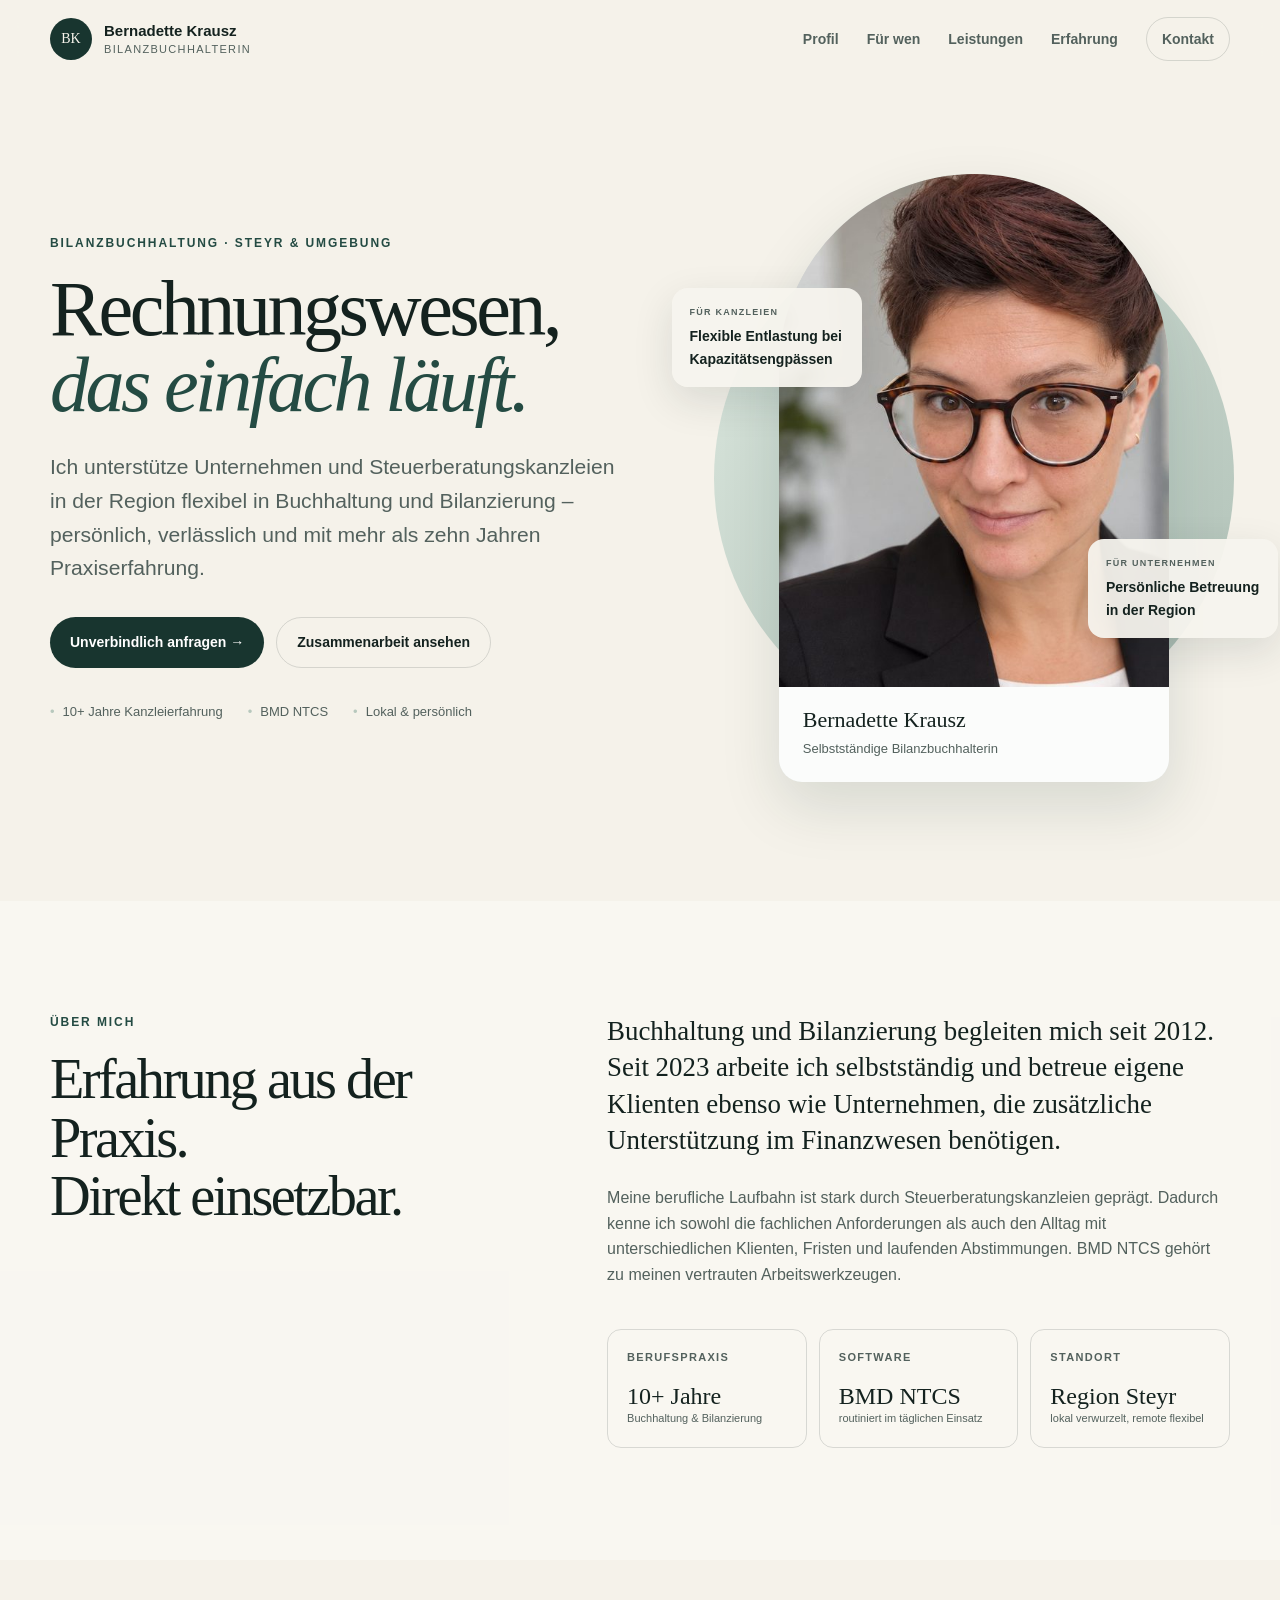
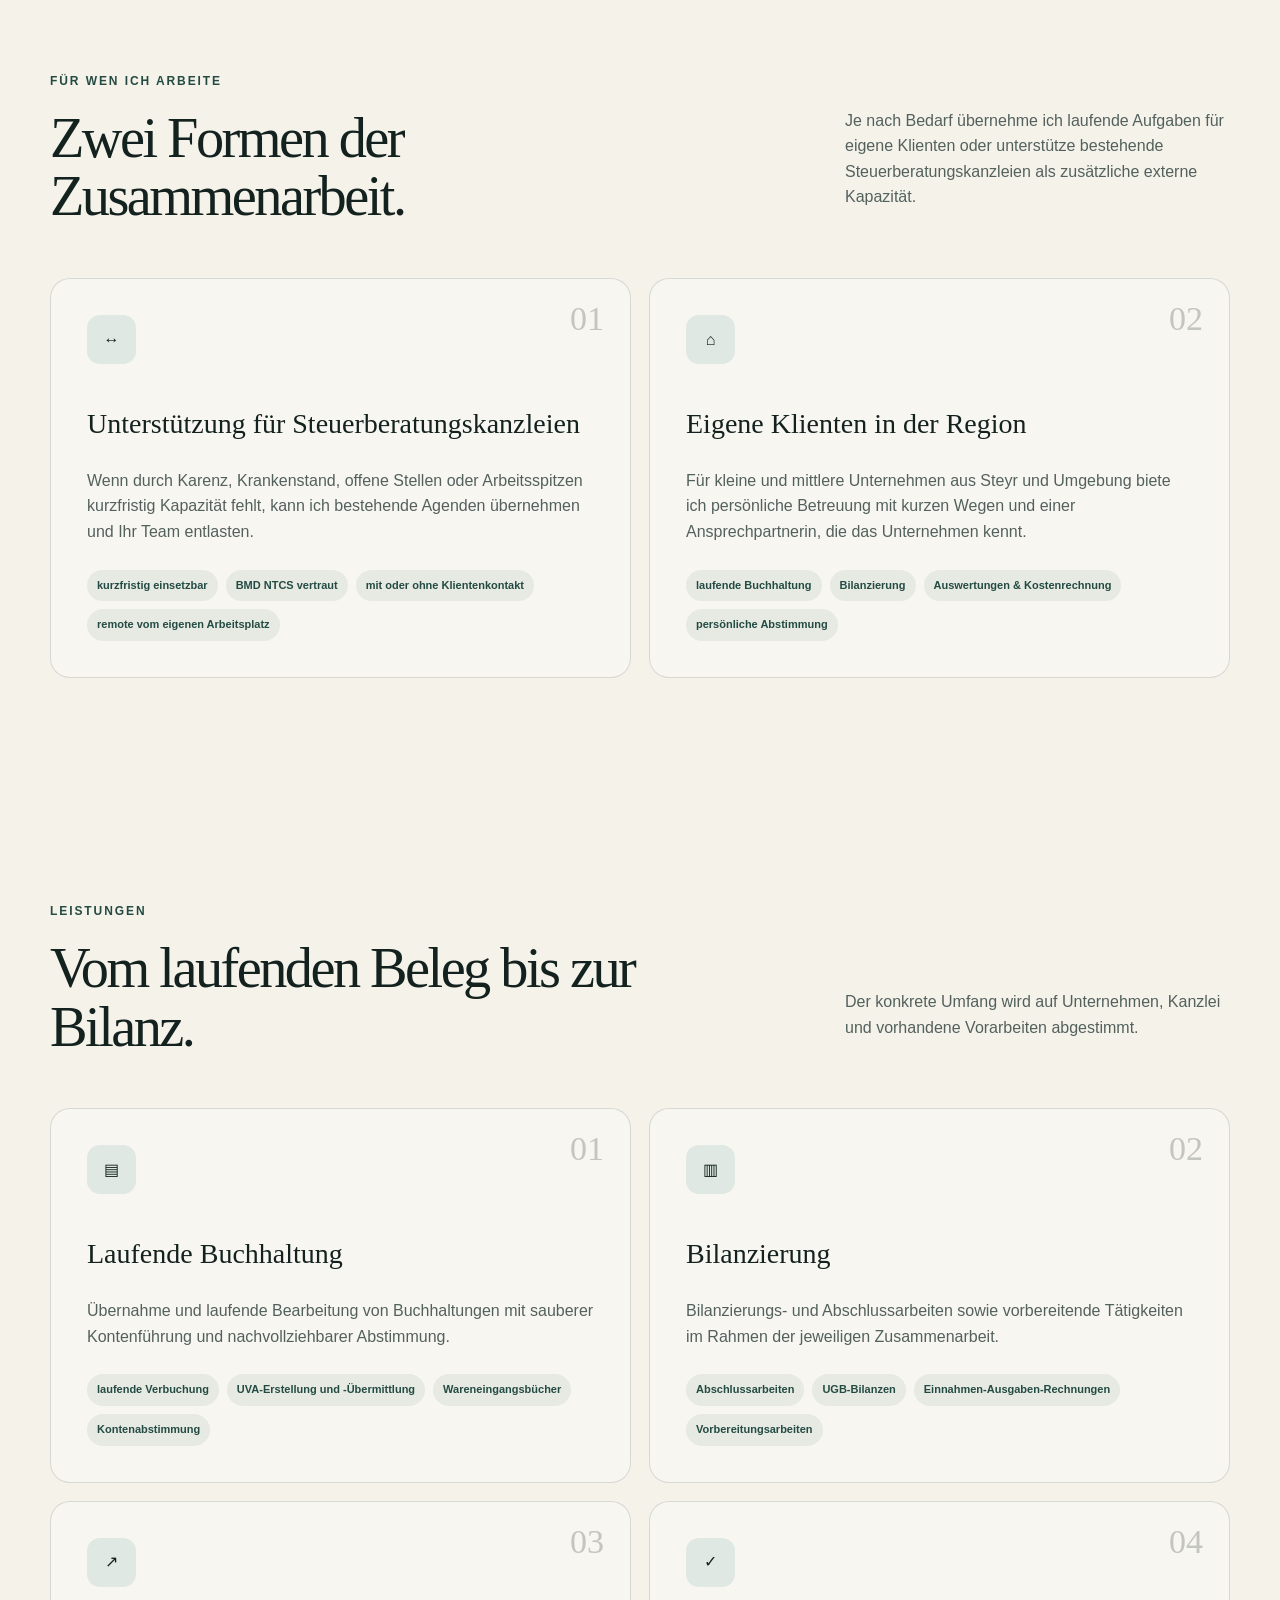
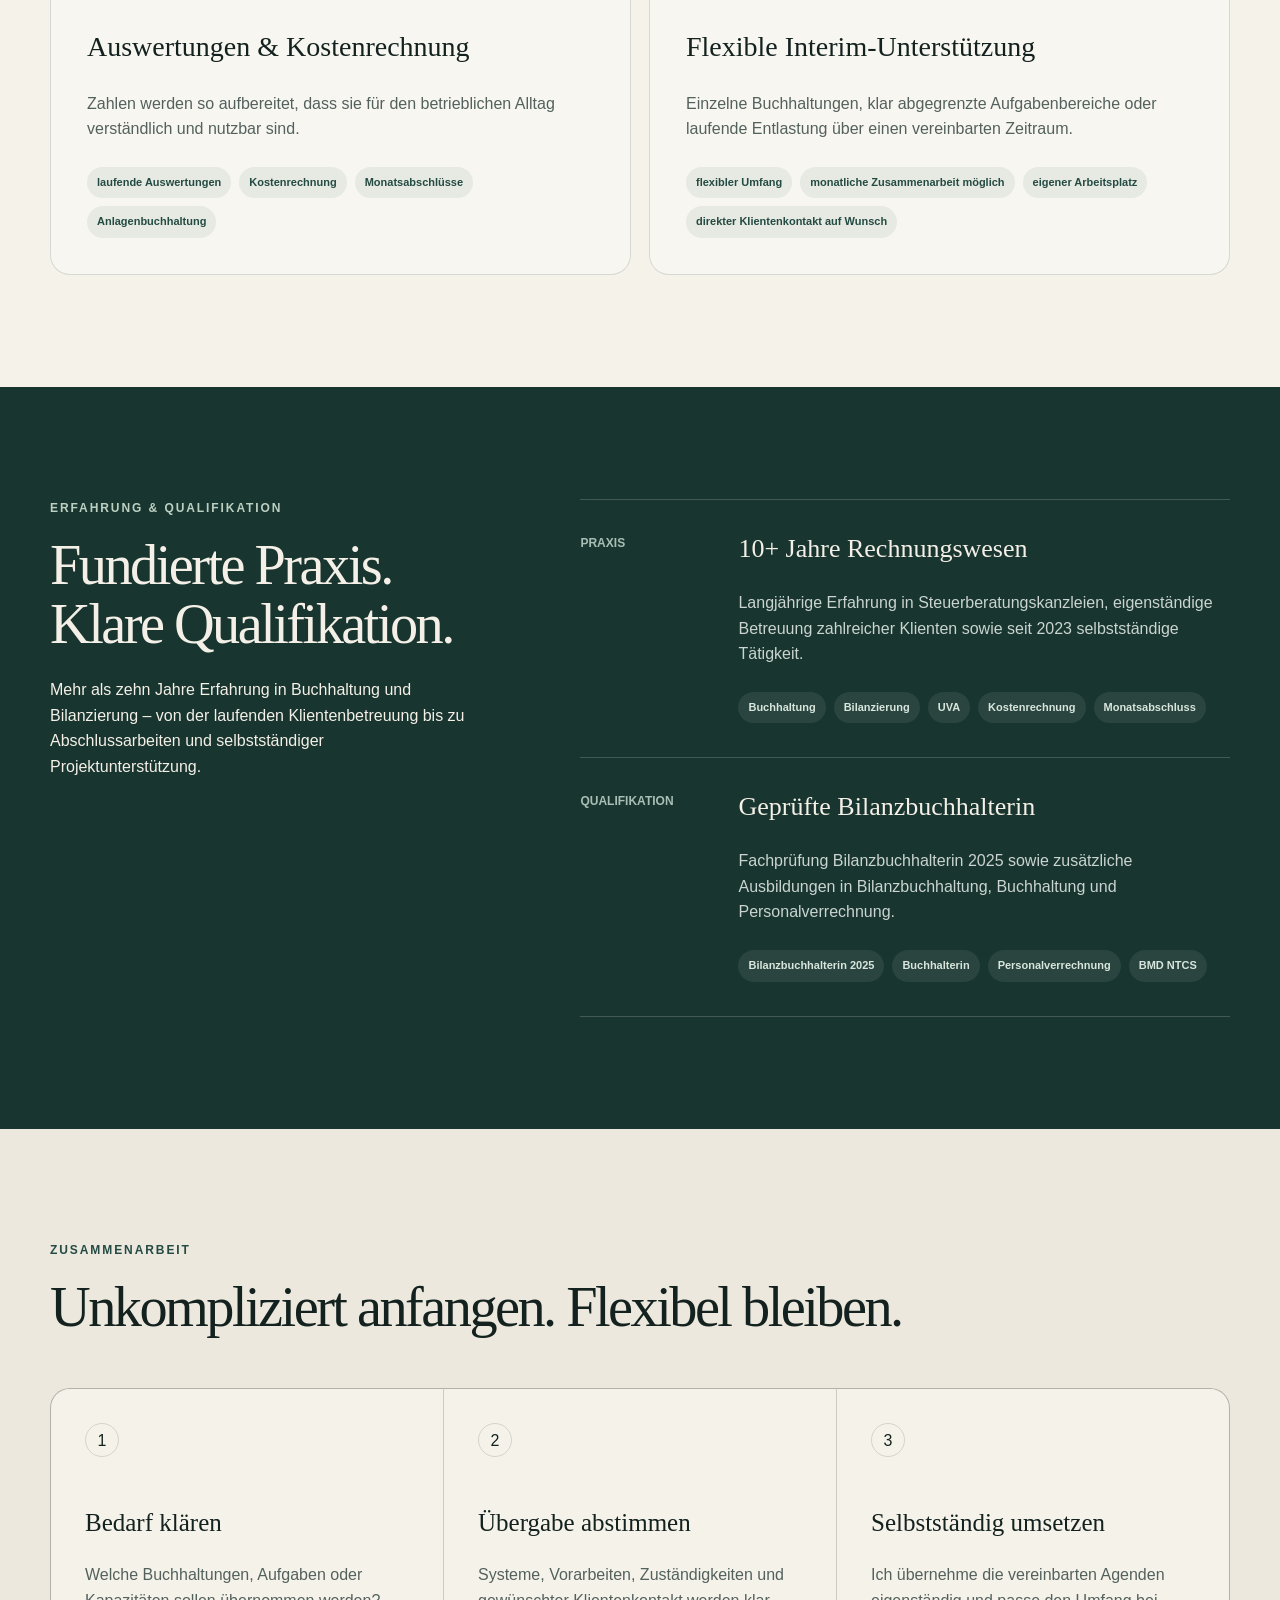
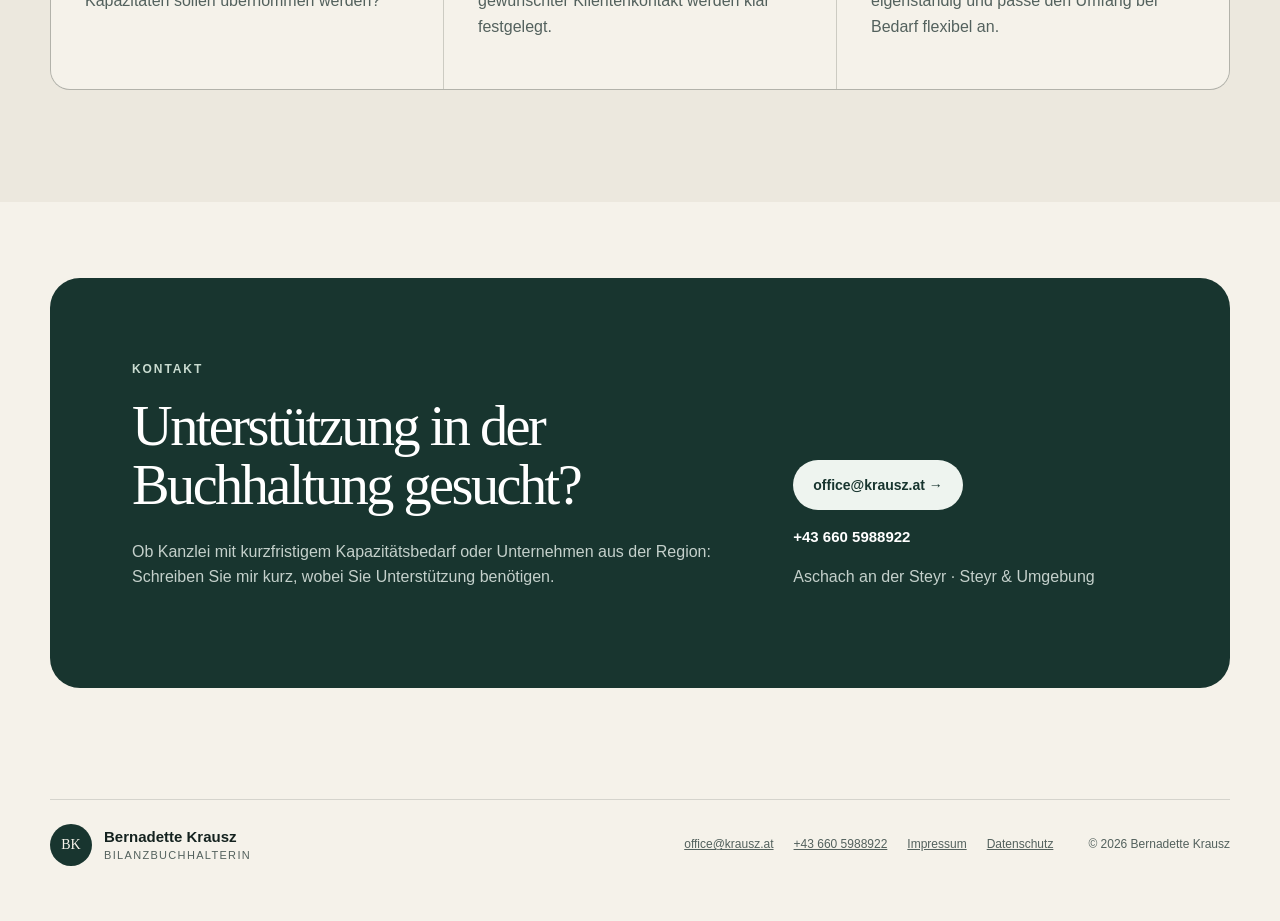
==== commit 349ba658: "Condense experience section and emphasize qualifications" ====
--- a/index.html
+++ b/index.html
@@ -125,16 +125,30 @@
 
 <section class="section experience-section" id="erfahrung">
   <div class="shell experience-grid">
-    <div class="section-heading sticky-heading reveal">
+    <div class="section-heading reveal">
       <p class="eyebrow">Erfahrung &amp; Qualifikation</p>
-      <h2>Mehr als zehn Jahre im Rechnungswesen.</h2>
-      <p>Mein Schwerpunkt liegt in der laufenden Betreuung unterschiedlichster Klienten und in der Bilanzierung.</p>
+      <h2>Fundierte Praxis. Klare Qualifikation.</h2>
+      <p>Mehr als zehn Jahre Erfahrung in Buchhaltung und Bilanzierung – von der laufenden Klientenbetreuung bis zu Abschlussarbeiten und selbstständiger Projektunterstützung.</p>
     </div>
-    <div class="timeline">
-      <article class="timeline-item reveal"><div class="timeline-meta">seit 2023</div><div class="timeline-body"><h3>Selbstständige Bilanzbuchhalterin</h3><p>Betreuung eigener Klienten im Rahmen der Berufsberechtigung sowie Unterstützung von Unternehmen bei Projekten im Finanzwesen.</p><div class="tag-row"><span>Selbstständig</span><span>Direktkunden</span><span>Projektunterstützung</span></div></div></article>
-      <article class="timeline-item reveal"><div class="timeline-meta">seit 2019</div><div class="timeline-body"><h3>Bilanzierung · Drabauer Consult GmbH</h3><p>Laufende Betreuung verschiedener Klienten von der Übernahme der Buchhaltungsunterlagen bis zum Monatsabschluss sowie Bilanzierungsarbeiten und Beratungsgespräche.</p><div class="tag-row"><span>Buchhaltung</span><span>Bilanzierung</span><span>Klientenbetreuung</span></div></div></article>
-      <article class="timeline-item reveal"><div class="timeline-meta">2013 – 2019</div><div class="timeline-body"><h3>Buchhaltung · Dr. Norbert Nawratil GmbH</h3><p>Verantwortung für 48 Klienten unterschiedlicher Unternehmensgrößen inklusive laufender Buchhaltung, UVA, Auswertungen, Kostenrechnung und Behördenkorrespondenz.</p><div class="tag-row"><span>48 Klienten</span><span>UVA</span><span>Kostenrechnung</span></div></div></article>
-      <article class="timeline-item reveal"><div class="timeline-meta">Qualifikation</div><div class="timeline-body"><h3>Fachprüfung Bilanzbuchhalterin · 2025</h3><p>Zusätzlich: Bilanzbuchhaltung 2020, Fachprüfung Buchhalter 2023, Buchhalterprüfung 2014 sowie Personalverrechnung 2022.</p></div></article>
+
+    <div class="timeline compact-experience">
+      <article class="timeline-item reveal">
+        <div class="timeline-meta">Praxis</div>
+        <div class="timeline-body">
+          <h3>10+ Jahre Rechnungswesen</h3>
+          <p>Langjährige Erfahrung in Steuerberatungskanzleien, eigenständige Betreuung zahlreicher Klienten sowie seit 2023 selbstständige Tätigkeit.</p>
+          <div class="tag-row"><span>Buchhaltung</span><span>Bilanzierung</span><span>UVA</span><span>Kostenrechnung</span><span>Monatsabschluss</span></div>
+        </div>
+      </article>
+
+      <article class="timeline-item reveal">
+        <div class="timeline-meta">Qualifikation</div>
+        <div class="timeline-body">
+          <h3>Geprüfte Bilanzbuchhalterin</h3>
+          <p>Fachprüfung Bilanzbuchhalterin 2025 sowie zusätzliche Ausbildungen in Bilanzbuchhaltung, Buchhaltung und Personalverrechnung.</p>
+          <div class="tag-row"><span>Bilanzbuchhalterin 2025</span><span>Buchhalterin</span><span>Personalverrechnung</span><span>BMD NTCS</span></div>
+        </div>
+      </article>
     </div>
   </div>
 </section>
--- a/styles.css
+++ b/styles.css
@@ -15,163 +15,60 @@
 @media(prefers-reduced-motion:reduce){html{scroll-behavior:auto}.reveal{opacity:1;transform:none}}
 .portrait-image{display:block;width:100%;aspect-ratio:.76;object-fit:cover;object-position:center 28%;}.contact-phone{color:#fff;text-decoration:none;font-weight:700;font-size:15px}.contact-phone:hover{text-decoration:underline}
 
-/* Review proposal: redesigned hero with no overlapping content */
-.hero{
-  padding-top:88px;
-  min-height:calc(100vh - 78px);
+/* Review hero: keep floating tiles, with more breathing room */
+.hero-visual{
+  position:relative;
+  min-height:620px;
   display:grid;
-  align-items:center;
-  overflow:hidden;
+  place-items:center;
+  overflow:visible;
 }
 
-.hero-grid{
-  display:grid;
-  grid-template-columns:1.05fr .95fr;
-  gap:clamp(44px,7vw,96px);
-  align-items:center;
+.portrait-card{
+  width:min(390px,78%);
 }
 
-.hero-aside{
-  display:grid;
-  justify-items:center;
-  gap:18px;
+.note-one{
+  left:-46px;
+  top:120px;
 }
 
-.hero-portrait-wrap{
-  position:relative;
-  width:100%;
-  display:grid;
-  place-items:center;
-  padding:20px 0 0;
-}
-
-.hero-ring{
-  position:absolute;
-  width:520px;
-  height:520px;
-  border-radius:50%;
-  background:linear-gradient(135deg,#dce8df,#aebfb5);
-  z-index:1;
-}
-
-.portrait-card-clean{
-  position:relative;
-  width:min(360px,78%);
-  z-index:2;
-  border-radius:220px 220px 26px 26px;
-  overflow:hidden;
-  background:#d7dfda;
-  box-shadow:0 24px 60px rgba(19,44,38,.13);
-}
-
-.portrait-image{
-  display:block;
-  width:100%;
-  aspect-ratio:.76;
-  object-fit:cover;
-  object-position:center 28%;
-}
-
-.hero-info-card{
-  position:relative;
-  z-index:3;
-  width:min(360px,78%);
-  padding:20px 24px 22px;
-  border:1px solid rgba(20,34,31,.08);
-  border-radius:18px;
-  background:rgba(255,255,255,.96);
-  box-shadow:0 14px 40px rgba(26,45,40,.10);
-}
-
-.hero-info-card p{
-  margin:0 0 4px;
-  font-family:Georgia,"Times New Roman",serif;
-  font-size:22px;
-  line-height:1.2;
-}
-
-.hero-info-card span{
-  color:var(--soft);
-  font-size:14px;
-}
-
-.hero-focus-grid{
-  position:relative;
-  z-index:3;
-  width:min(420px,100%);
-  display:grid;
-  grid-template-columns:1fr 1fr;
-  gap:14px;
-}
-
-.hero-focus-card{
-  min-height:128px;
-  padding:18px;
-  border:1px solid rgba(20,34,31,.08);
-  border-radius:16px;
-  background:rgba(247,245,239,.96);
-  box-shadow:0 14px 40px rgba(26,45,40,.10);
-}
-
-.hero-focus-card strong{
-  display:block;
-  font-size:15px;
-  line-height:1.45;
-}
-
-.hero-focus-card .note-kicker{
-  display:block;
-  margin-bottom:8px;
-  color:var(--soft);
-  font-size:10px;
-  font-weight:800;
-  text-transform:uppercase;
-  letter-spacing:.14em;
+.note-two{
+  right:-48px;
+  bottom:150px;
 }
 
 @media(max-width:900px){
-  .hero{
-    min-height:auto;
+  .hero-visual{
+    min-height:590px;
   }
 
-  .hero-grid{
-    grid-template-columns:1fr;
-    gap:40px;
+  .note-one{
+    left:0;
+    top:105px;
   }
 
-  .hero-ring{
-    width:460px;
-    height:460px;
-  }
-
-  .portrait-card-clean,
-  .hero-info-card{
-    width:min(340px,80%);
-  }
-
-  .hero-focus-grid{
-    width:min(360px,90%);
-    grid-template-columns:1fr;
+  .note-two{
+    right:0;
+    bottom:155px;
   }
 }
 
 @media(max-width:650px){
-  .hero{
-    padding-top:42px;
+  .hero-visual{
+    min-height:auto;
+    display:flex;
+    flex-direction:column;
+    align-items:center;
+    gap:14px;
   }
 
-  .hero-ring{
-    width:360px;
-    height:360px;
+  .portrait-card{
+    width:min(320px,86%);
   }
 
-  .portrait-card-clean,
-  .hero-info-card,
-  .hero-focus-grid{
-    width:min(320px,88%);
-  }
-
-  .hero-focus-card{
-    min-height:auto;
+  .floating-note{
+    position:static;
+    width:min(280px,90%);
   }
 }
